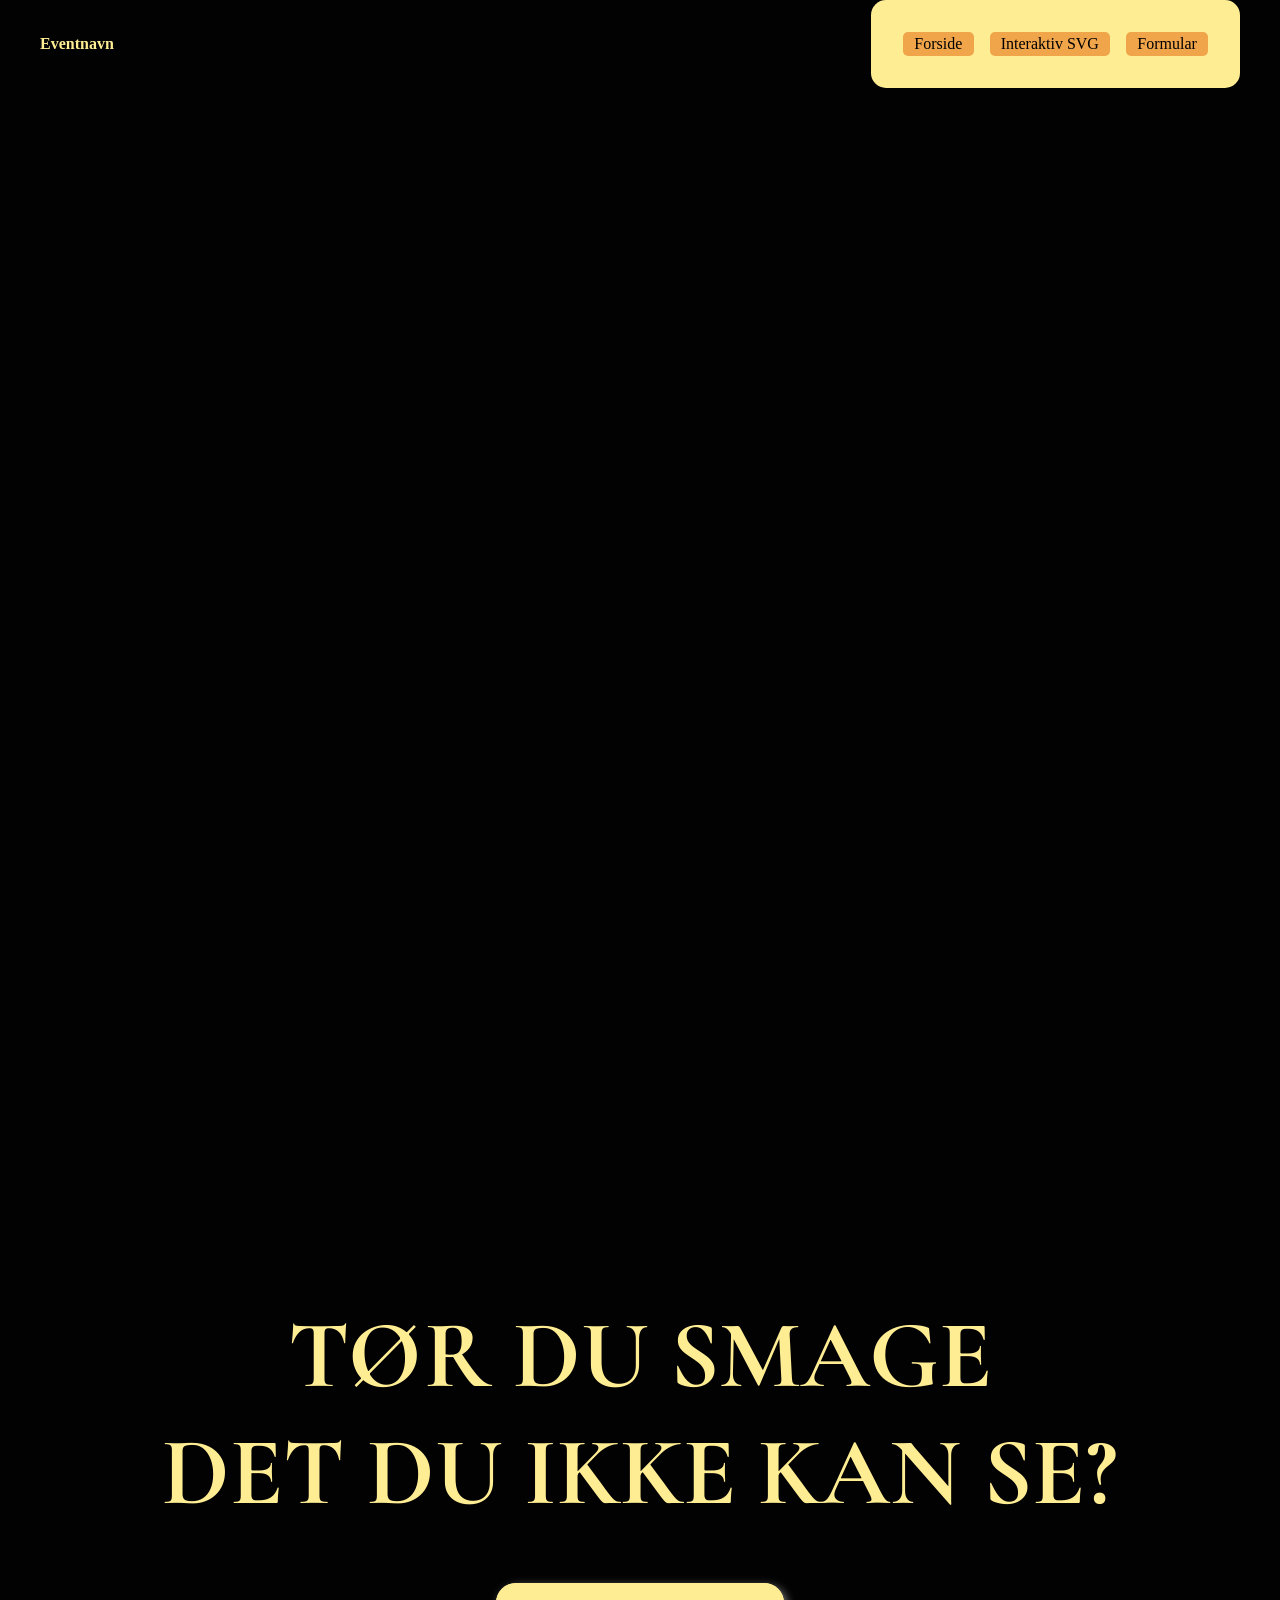
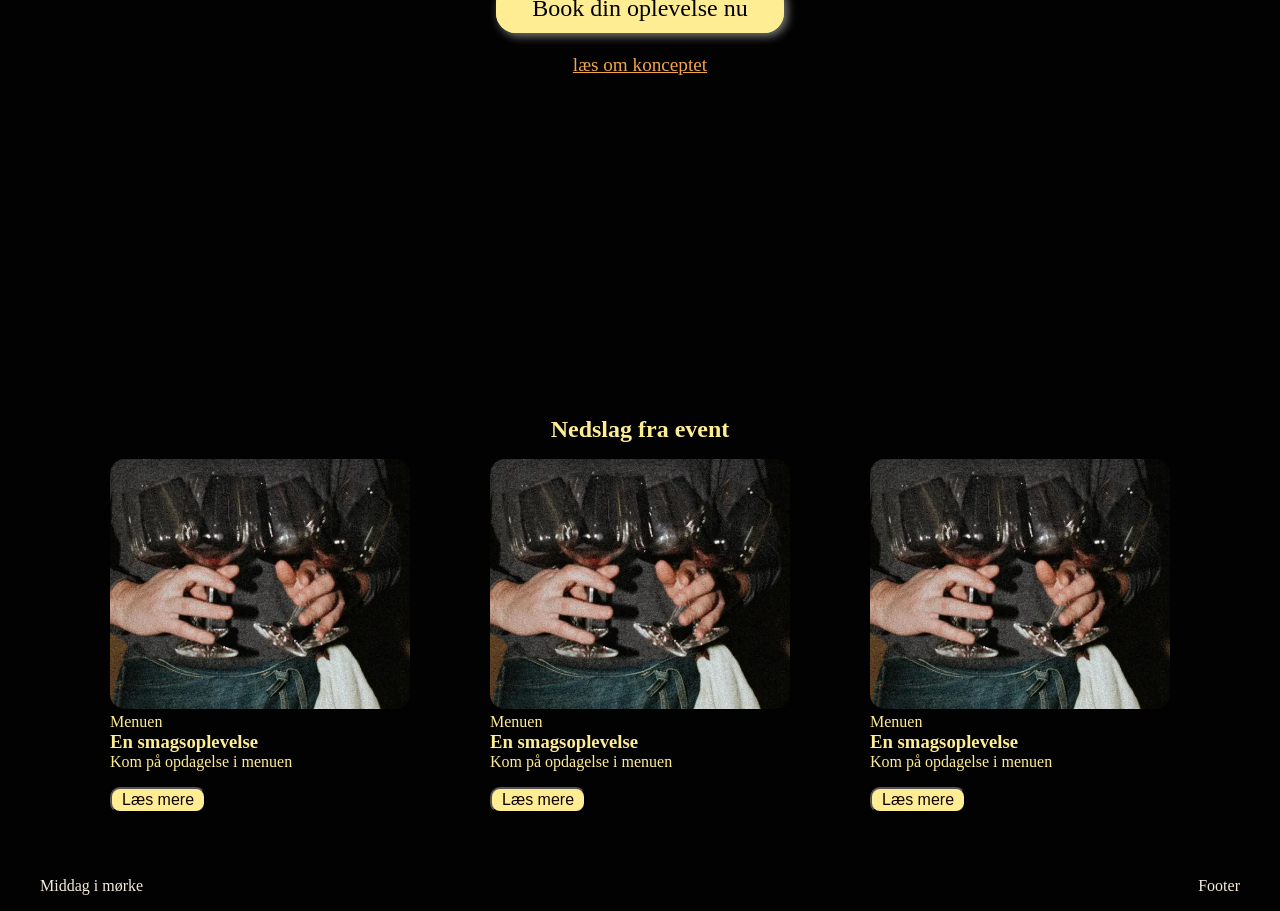
==== index.html @ 3a4beff1 "svg" ====
<!DOCTYPE html>
<html lang="da">

<head>
  <meta charset="UTF-8">
  <meta name="viewport" content="width=device-width, initial-scale=1.0">
  <title>Eventnavn</title>
  <link rel="stylesheet" href="./starter.css">
  <link rel="stylesheet" href="./style.css">
  <link rel="icon" href="favicon_io (2)/favicon.ico" />

  <!-- font -->
  <link rel="preconnect" href="https://fonts.googleapis.com">
  <link rel="preconnect" href="https://fonts.gstatic.com" crossorigin>
  <link href="https://fonts.googleapis.com/css2?family=Cormorant+Garamond:ital,wght@0,300..700;1,300..700&display=swap"
    rel="stylesheet">

</head>

<body>
  <header class="site-header">
    <div class="header-content">
      <a class="site-logo" href="./">Eventnavn</a>
      <nav class="site-nav">
        <button type="button" popovertarget="menu">Menu</button>
        <ul class="menu" id="menu" popover>
          <li><a href="./" aria-current="page">Forside</a></li>
          <li><a href="./svg.html">Interaktiv SVG</a></li>
          <li><a href="./form.html">Formular</a></li>
        </ul>
      </nav>
    </div>
  </header>

  <main>
    <video class="hero-video" autoplay muted>
      <source src="imgs/hero-video.mp4" type="video/mp4">
    </video>

    <div class="hero2">
      <video class="bobler-video" autoplay muted>
        <source src="imgs/bobler.mp4" type="video/mp4">
      </video>
      <h1 class="hero_h1">TØR DU SMAGE <br> DET DU IKKE KAN SE?</h1>
      <div class="knap_book">
        <a href="form.html">Book din oplevelse nu</a>
      </div>
      <div class="knap_læs">
        <a href="svg.html">læs om konceptet</a>
      </div>
    </div>

    <section class="program-teasers">
      <header>
        <h2>Nedslag fra event</h2>
      </header>
      <div class="articel">
        <article class="card">
          <img src="imgs/tjener.webp" alt="billed af tjener med vinglas">
          <div class="card-content">
            <p class="eyebrow">Menuen</p>
            <h3>En smagsoplevelse</h3>
            <p>Kom på opdagelse i menuen</p>
            <button class="card-button" popovertarget="program-details-1">Læs mere</button>
          </div>
        </article>
        <article program-details-1 id="program-details-1" popover>
          <img src="imgs/bord.webp" alt="billede af fint dækket bord">
          <p class="eyebrow">Menu</p>
          <h2>Hvad skal vi spise?</h2>
          <p>Glæd dig til en nøje sammensat menu med flere serveringer, hvor smag, duft og tekstur spiller
            hovedrollerne. Vi holder
            menuen hemmelig, så du kan lade dig overraske fra første til sidste servering.

            Har du allergier eller særlige kostpræferencer, fx vegetarisk, kan du oplyse det ved booking, så vi kan
            tage hensyn til
            dine behov.</p>
          <button class="card-button" popovertarget="program-details-1">luk</button>
        </article>


        <article class="card">
          <img src="imgs/tjener.webp" alt="billed af tjener med vinglas">
          <div class="card-content">
            <p class="eyebrow">Menuen</p>
            <h3>En smagsoplevelse</h3>
            <p>Kom på opdagelse i menuen</p>
            <button class="card-button" popovertarget="program-details-1">Læs mere</button>
          </div>
        </article>
        <article program-details-1 id="program-details-1" popover>
          <img src="imgs/bord.webp" alt="billede af fint dækket">
          <p class="eyebrow">Menu</p>
          <h2>Hvad skal vi spise?</h2>
          <p>Glæd dig til en nøje sammensat menu med flere serveringer, hvor smag, duft og tekstur spiller
            hovedrollerne. Vi holder
            menuen hemmelig, så du kan lade dig overraske fra første til sidste servering.

            Har du allergier eller særlige kostpræferencer, fx vegetarisk, kan du oplyse det ved booking, så vi kan
            tage hensyn til
            dine behov.</p>
          <button class="card-button" popovertarget="program-details-1">luk</button>
        </article>

        <article class="card">
          <img src="imgs/tjener.webp" alt="billed af tjener med vinglas">
          <div class="card-content">
            <p class="eyebrow">Menuen</p>
            <h3>En smagsoplevelse</h3>
            <p>Kom på opdagelse i menuen</p>
            <button class="card-button" popovertarget="program-details-1">Læs mere</button>
          </div>
        </article>
        <article program-details-1 id="program-details-1" popover>
          <img src="imgs/bord.webp" alt="billede af fint dækket">
          <p class="eyebrow">Menu</p>
          <h2>Hvad skal vi spise?</h2>
          <p>Glæd dig til en nøje sammensat menu med flere serveringer, hvor smag, duft og tekstur spiller
            hovedrollerne. Vi holder
            menuen hemmelig, så du kan lade dig overraske fra første til sidste servering.

            Har du allergier eller særlige kostpræferencer, fx vegetarisk, kan du oplyse det ved booking, så vi kan
            tage hensyn til
            dine behov.</p>
          <button class="card-button" popovertarget="program-details-1">luk</button>
        </article>
      </div>
    </section>
  </main>

  <footer class="site-footer">
    <div class="footer-content">
      <p>Middag i mørke</p>
      <p>Footer</p>
    </div>

  </footer>
  <script src="./script.js"></script>
</body>

</html>
---- style.css ----
/* font */
.cormorant-garamond {
  font-family: "Cormorant Garamond", serif;
  font-optical-sizing: auto;
  font-weight: 400;
  font-style: normal;
}

/* Variabler */
html {
  --color-page: var(--color-surface);
  --color-surface: hsl(0, 20%, 1%);
  --color-text: #ffed94;
  --color-muted: #f5ebdd;
  --color-border: #d8d8d8;
  --space-05: 0.5rem;
  --space-1: 1rem;
  --space-2: 2rem;
  --space-3: 3rem;

  background: var(--color-page);
  color: var(--color-text);
}

/* Globalt layout */
body {
  margin: 0;
  min-height: 100svh;
  display: grid;
  grid-template-rows: auto 1fr auto;
  grid-template-columns: minmax(1rlh, 1fr) minmax(0, 75rem) minmax(1rlh, 1fr);
}

h1,
h2,
h3,
p {
  margin: 0;
}

main {
  display: grid;
  grid-template-columns: inherit;
  grid-column: 1 / -1;
  align-content: start;
}

main > * {
  grid-column: 2;
  padding-block: var(--space-3);
}

.svg-page {
  display: grid;
  gap: var(--space-2);
}

.svg-intro {
  display: grid;
  gap: var(--space-1);
  max-width: 60ch;
}

.svg-intro p {
  color: var(--color-muted);
}

.svg-layout {
  display: grid;
  gap: var(--space-2);
  align-items: start;
  @media (width > 800px) {
    grid-template-columns: 1fr min(40%, 36ch);
  }
}

.form-page {
  display: grid;
  gap: var(--space-2);
  @media (width > 600px) {
    grid-template-columns: min(40%, 50ch) 1fr;
  }
}

.form-intro {
  display: grid;
  gap: var(--space-1);
  align-content: start;
  max-width: 60ch;
}

.form-intro p {
  color: var(--color-muted);
}

.opsamling-page {
  display: grid;
  gap: var(--space-2);
  align-items: start;

  @media (width > 800px) {
    grid-template-columns: minmax(0, 44ch) minmax(20rem, 1fr);
  }
}

.opsamling-intro {
  display: grid;
  gap: var(--space-1);
  max-width: 60ch;
}

.opsamling-intro p {
  color: var(--color-muted);
}

.error-page {
  display: grid;
  gap: var(--space-1);
  max-width: 60ch;
}

.error-page p {
  color: var(--color-muted);
}

/* Header og footer */
.site-header,
.site-footer {
  grid-column: 1 / -1;

  display: grid;
  grid-template-columns: inherit;
  background: var(--color-surface);
}

.header-content,
.footer-content {
  grid-column: 2;
}

.header-content {
  min-height: 4rem;
  display: flex;
  justify-content: space-between;
  align-items: center;
  gap: var(--space-1);
}

.site-logo {
  color: inherit;
  font-weight: 700;
  text-decoration: none;
}

.footer-content {
  padding-block: var(--space-1);
  display: flex;
  flex-wrap: wrap;
  justify-content: space-between;
  gap: var(--space-1);
  color: var(--color-muted);
}

/* Navigation */
[popover] {
  margin: 0;
  padding: 0;
  border: none;
  background: transparent;
}

/* burgermenu */
.site-nav button {
  color: #0f0101;
  background-color: #f0a54a;
  border: 1px solid var(--color-border);
  background: var(--color-surface);

  @media (width > 600px) {
    display: none;
  }
}

.menu {
  margin: 0;
  padding: var(--space-1);
  list-style: none;
  background: var(--color-surface);
  border: 1px solid var(--color-border);
  position-area: bottom span-left;
  @media (width > 600px) {
    display: flex;
    gap: var(--space-1);
    padding: 0;
    border: none;
    background: none;
    position: static;
  }
}
/* knapper i menu */
.menu a {
  display: block;
  color: black;
  background-color: #f0a54a;
  text-decoration: none;
  border-bottom: #d8d8d8;
  padding: 0.2rem 0.7rem;
  border-radius: 5px;
}

.menu a[aria-current="page"] {
  border-bottom-color: var(--color-border);
}

/* Flader */
.panel,
.svg-placeholder,
.form-placeholder,
.opsamling-placeholder {
  background: var(--color-surface);
  border: 1px solid var(--color-border);
}

.panel {
  padding: var(--space-1);
  display: grid;
  gap: var(--space-1);
}

.svg-placeholder,
.opsamling-placeholder {
  min-height: -webkit-fill-available;
  min-height: stretch;
}

.form-placeholder {
  min-height: -webkit-fill-available;
  min-height: stretch;
  padding: var(--space-1);
}

/* Details */
.accordion {
  display: grid;
  gap: var(--space-05);
}

.accordion-item {
  border: 1px solid var(--color-border);
  background: var(--color-surface);
}

.accordion-item p {
  padding: 0 var(--space-1) var(--space-1);
  color: var(--color-muted);
}

/* Knap/link */
.button {
  justify-self: start;
  display: inline-block;
  padding: 0.5rem 0.8rem;
  border: 1px solid var(--color-border);
  background: var(--color-surface);
  color: inherit;
  text-decoration: none;
}

/* **************** Forside hero video ********************** */

.hero-video {
  display: grid;
  grid-template-columns: inherit;
  grid-column: 1 / -1;
  width: 100%;
  height: 100vh;
  object-fit: cover;
  padding-block: 0;
}

.hero2 {
  text-align: center;
  grid-column: 1 / -1;
  position: relative;
  height: 100vh;
  display: grid;
  align-content: center;
  justify-items: center;
}

.hero_h1 {
  font-size: 6rem;
  color: #ffed94;
  font-family: "Cormorant Garamond";
}

.knap_book a {
  border: 4px solid #ffed94;
  text-decoration: none;
  font-size: 1.5rem;
  background-color: #ffed94;
  color: black;
  box-shadow: 3px 3px 10px gray;
  border-radius: 20px;
  padding-inline: 2rem;
  padding-block: 0.5rem;
}
.knap_book {
  margin-block: 4rem 2rem;
}

.knap_læs a {
  font-size: 1.2rem;
  margin-block: 1rem;
  color: #f0a54a;
}
.bobler-video {
  width: 100%;
  height: 100%;
  object-fit: cover;
  position: absolute;
  top: 0;
  left: 0;
  z-index: 0;
}

.hero_h1,
.knap_book,
.knap_læs {
  position: relative;
  z-index: 1;
}

/* informationsbokse forside */
.program-teasers {
  padding: 2rem;
}

.program-teasers img {
  border-radius: 15px;
  overflow: hidden;
}

.program-teasers header {
  margin-bottom: 1rem;
  text-align: center;
}

.articel {
  display: grid;
  grid-template-columns: repeat(3, 300px);
  justify-content: center;
  gap: 5rem;
}

.card img {
  width: 100%;
  height: 250px;
  object-fit: cover;
}
[popover] {
  padding: 2rem;
  border: none;
  border-radius: 15px;
  max-width: 400px;
  margin: auto;
  background-color: #ffed94;
  color: #0f0101;
}

.card-button {
  background-color: #ffed94;
  color: #0f0101;
  border-radius: 10px;
  padding: 2px 10px;
  margin-block: 1rem;
  font-size: 1rem;
}

/* svg */

/* noder */
#sortplade {
  transition: 0.5s;
  translate: var(--x) var(--y);
}

.svg-event[data-position="stage"] {
  --x: -26.3%;
  --y: -34.9%;
}

.svg-event[data-position="noder"] {
  --x: -1%;
  --y: -24%;
}
.svg-event[data-position="vin"] {
  --x: 21.7%;
  --y: -28.1%;
}
.svg-event[data-position="nudler"] {
  --x: -14.3%;
  --y: -15.1%;
}

.accordion {
  gap: 15px;
}

summary {
  font-weight: bold;
  font-size: 1.1rem;
}
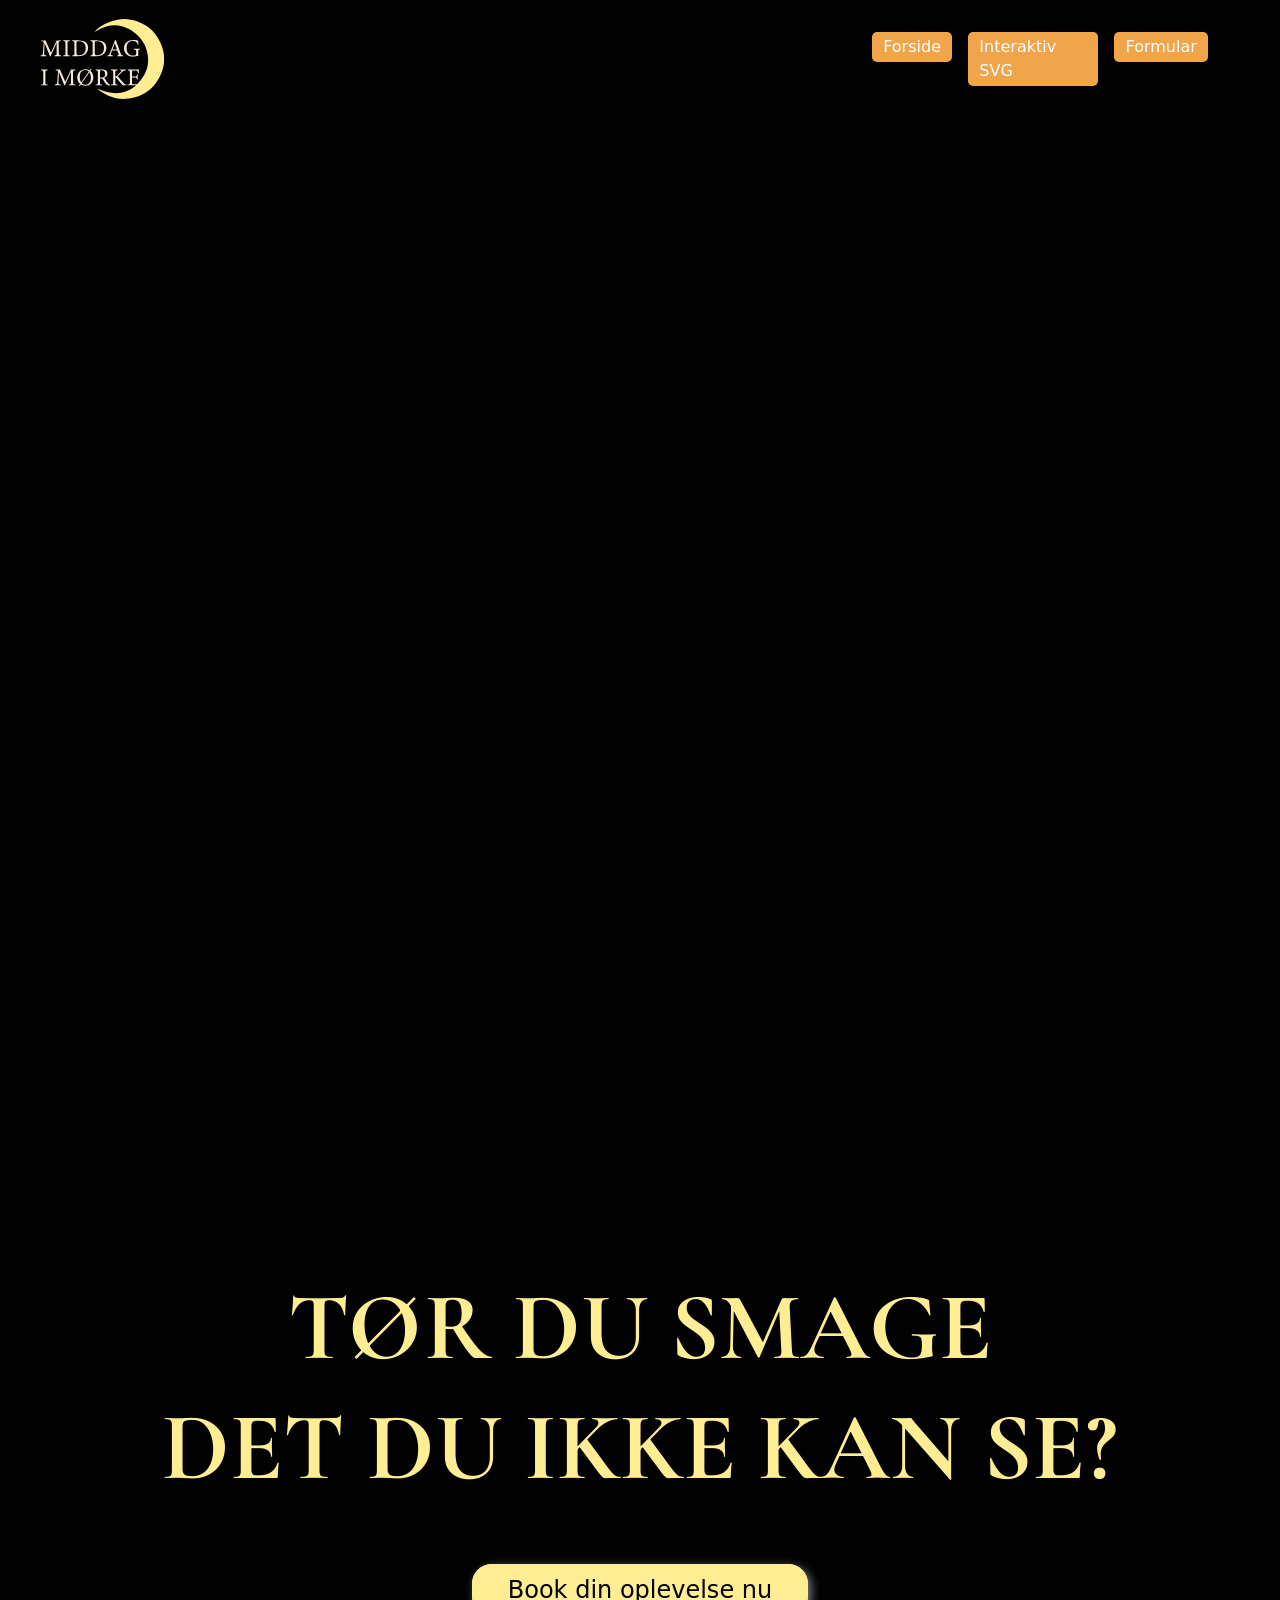
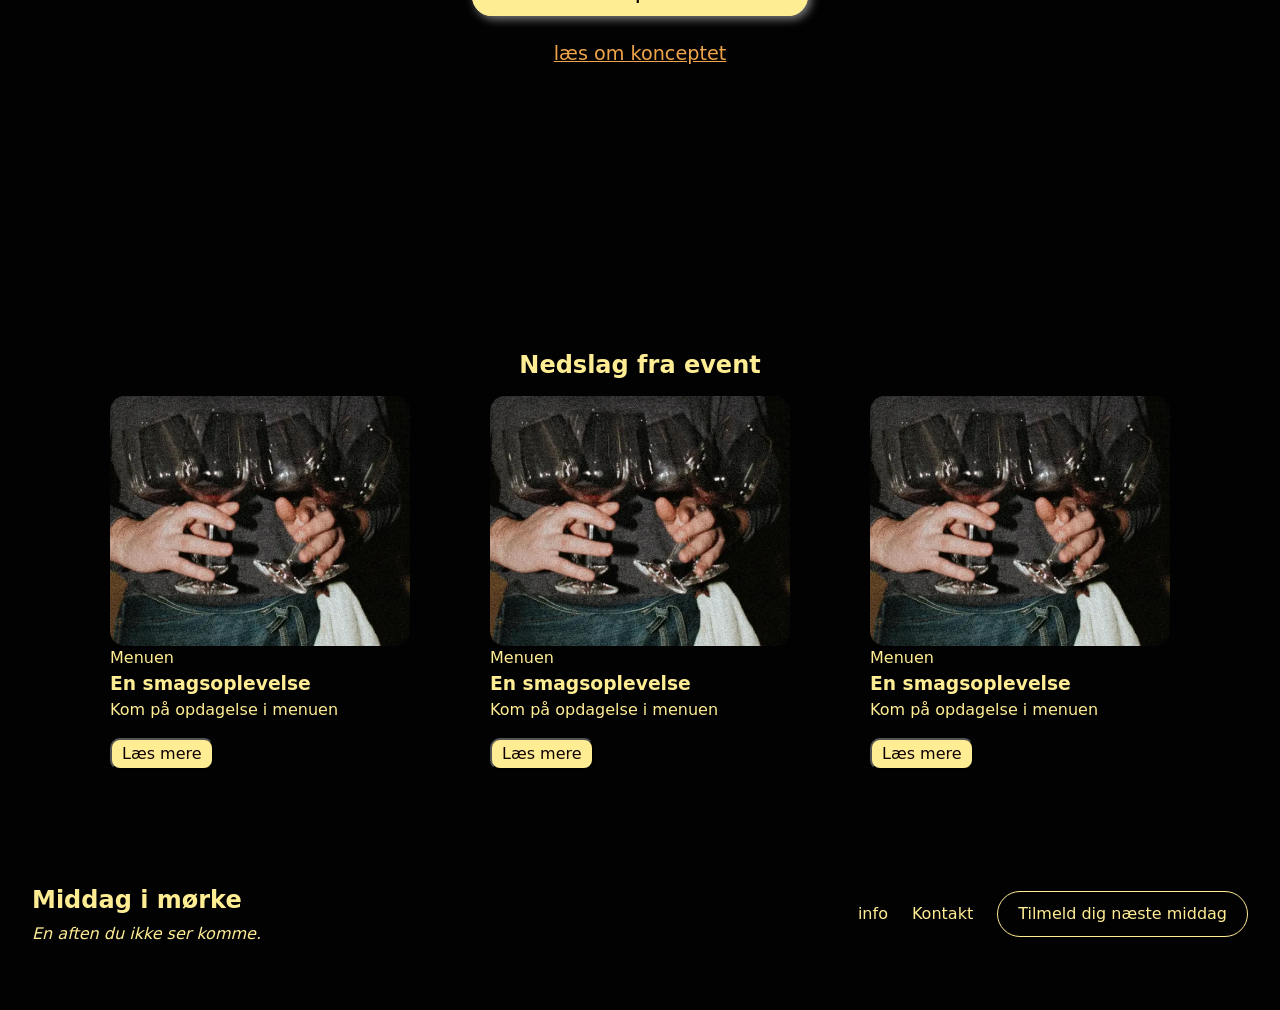
==== commit 7a5b7a51: "push this" ====
--- a/index.html
+++ b/index.html
@@ -7,7 +7,6 @@
   <title>Eventnavn</title>
   <link rel="stylesheet" href="./starter.css">
   <link rel="stylesheet" href="./style.css">
-  <link rel="icon" href="favicon_io (2)/favicon.ico" />
 
   <!-- font -->
   <link rel="preconnect" href="https://fonts.googleapis.com">
@@ -20,7 +19,47 @@
 <body>
   <header class="site-header">
     <div class="header-content">
-      <a class="site-logo" href="./">Eventnavn</a>
+      <a class="site-logo" href="./"><svg id="a" xmlns="http://www.w3.org/2000/svg" viewBox="0 0 368.21 237.25">
+          <path
+            d="M43.35,110.2v-2.02c5.9-.58,6.12-1.01,6.05-8.71l.07-29.38c-5.91,13.18-15.41,33.77-17.93,40.11h-1.87c-2.45-6.55-10.58-26.35-16.06-39.39-1.22,25.2-1.3,30.89-1.3,32.26.07,4.03,1.87,4.61,6.77,5.11v2.02H2.02v-2.02c4.18-.43,5.9-1.3,6.48-5.18.43-3.17.5-5.76,2.38-32.04.29-3.74-.43-4.97-6.77-5.54v-2.02h12.53l15.91,36.51,17.07-36.51h12.6v2.02c-6.19.72-6.98,1.37-6.84,6.41l.29,27.65c.29,7.7.5,8.06,6.84,8.71v2.02h-19.15Z"
+            style="fill:#f5ebdd;" />
+          <path
+            d="M68.97,110.2v-2.02c5.9-.65,6.48-.94,6.48-7.06v-28.59c0-6.19-.58-6.48-6.48-7.13v-2.02h19.3v2.02c-5.98.65-6.55.94-6.55,7.13v28.59c0,6.19.58,6.41,6.55,7.06v2.02h-19.3Z"
+            style="fill:#f5ebdd;" />
+          <path
+            d="M115.56,63.39c10.15,0,16.56,2.02,21.03,6.26,3.53,3.46,6.12,8.5,6.12,15.41,0,8.42-3.46,15.27-9,19.44-5.47,4.1-12.46,5.69-21.31,5.69h-16.85v-2.02c6.19-.58,6.48-1.08,6.48-6.98v-28.73c0-6.19-.86-6.48-6.48-7.06v-2.02h20.02ZM108.29,100.62c0,5.4,2.3,6.91,7.71,6.91,12.96,0,19.58-8.86,19.58-21.46,0-7.85-2.66-13.83-8.35-17.28-3.31-2.09-7.49-2.88-12.31-2.88-3.24,0-4.97.43-5.69,1.01-.65.43-.94,1.22-.94,4.03v29.67Z"
+            style="fill:#f5ebdd;" />
+          <path
+            d="M169.7,63.39c10.15,0,16.56,2.02,21.03,6.26,3.53,3.46,6.12,8.5,6.12,15.41,0,8.42-3.46,15.27-9,19.44-5.47,4.1-12.46,5.69-21.31,5.69h-16.85v-2.02c6.19-.58,6.48-1.08,6.48-6.98v-28.73c0-6.19-.86-6.48-6.48-7.06v-2.02h20.02ZM162.43,100.62c0,5.4,2.3,6.91,7.71,6.91,12.96,0,19.58-8.86,19.58-21.46,0-7.85-2.66-13.83-8.35-17.28-3.31-2.09-7.49-2.88-12.31-2.88-3.24,0-4.97.43-5.69,1.01-.65.43-.94,1.22-.94,4.03v29.67Z"
+            style="fill:#f5ebdd;" />
+          <path
+            d="M228.96,110.2v-2.02c4.68-.58,5.26-1.3,4.25-4.03-.94-2.81-2.38-6.41-3.89-10.95h-15.55c-1.15,3.24-2.23,6.05-3.24,9-1.58,4.68-.58,5.26,5.33,5.98v2.02h-16.63v-2.02c4.54-.58,5.69-1.08,8.21-7.56l14.91-37.8,2.3-.43c4.54,12.31,9.5,25.92,14.04,38.38,2.3,6.26,2.95,6.84,8.06,7.42v2.02h-17.79ZM221.76,71.82c-2.3,6.19-4.75,12.75-6.91,18.43h13.46l-6.55-18.43Z"
+            style="fill:#f5ebdd;" />
+          <path
+            d="M296.21,90.54c-4.46.58-4.75,1.01-4.75,5.26v6.05c0,2.52.07,4.9.43,6.84-4.46,1.01-10.3,2.59-16.35,2.59-16.35,0-26.28-10.15-26.28-24.63,0-15.19,12.38-24.27,26.79-24.27,7.34,0,12.75,1.44,14.98,1.8.14,2.66.5,7.06,1.08,11.59l-2.16.43c-1.73-6.12-3.82-8.71-8.35-10.23-1.66-.58-4.61-.94-6.7-.94-11.02,0-18.15,7.56-18.15,20.74,0,11.45,5.9,22.83,19.87,22.83,2.45,0,4.68-.5,6.12-1.22,1.51-.86,2.45-1.66,2.45-4.61v-5.9c0-5.26-.58-5.83-7.49-6.34v-2.09h18.51v2.09Z"
+            style="fill:#f5ebdd;" />
+          <path
+            d="M3.24,196.6v-2.02c5.9-.65,6.48-.94,6.48-7.06v-28.59c0-6.19-.58-6.48-6.48-7.13v-2.02h19.3v2.02c-5.98.65-6.55.94-6.55,7.13v28.59c0,6.19.58,6.41,6.55,7.06v2.02H3.24Z"
+            style="fill:#f5ebdd;" />
+          <path
+            d="M85.83,196.6v-2.02c5.9-.58,6.12-1.01,6.05-8.71l.07-29.38c-5.91,13.18-15.41,33.77-17.93,40.11h-1.87c-2.45-6.55-10.58-26.35-16.06-39.39-1.22,25.2-1.3,30.89-1.3,32.26.07,4.03,1.87,4.61,6.77,5.11v2.02h-17.07v-2.02c4.18-.43,5.9-1.3,6.48-5.18.43-3.17.5-5.76,2.38-32.04.29-3.74-.43-4.97-6.77-5.54v-2.02h12.53l15.91,36.51,17.07-36.51h12.6v2.02c-6.19.72-6.98,1.37-6.84,6.41l.29,27.65c.29,7.7.5,8.06,6.84,8.71v2.02h-19.15Z"
+            style="fill:#f5ebdd;" />
+          <path
+            d="M134.86,148.78c12.31,0,23.33,9.43,23.33,23.76,0,15.48-10.58,25.13-24.05,25.13s-23.62-10.15-23.62-24.05c0-12.89,9.14-24.84,24.34-24.84ZM150.77,147.63l2.23,1.58-35.57,50.33-2.16-1.8,35.5-50.12ZM133.42,151.45c-8.06,0-15.55,6.41-15.55,20.23s7.49,23.26,17.71,23.26c8.14,0,15.41-6.19,15.41-20.38,0-15.48-8.14-23.11-17.57-23.11Z"
+            style="fill:#f5ebdd;" />
+          <path
+            d="M207.87,197.17c-.94,0-1.73-.07-2.67-.14-5.26-.36-8.06-1.73-11.23-6.19-2.66-3.67-5.26-8.21-7.56-11.88-1.44-2.3-2.38-2.74-6.05-2.74h-2.52v11.31c0,6.12.79,6.48,6.55,7.06v2.02h-19.23v-2.02c5.98-.65,6.48-.94,6.48-7.06v-28.73c0-6.12-.79-6.34-6.48-6.99v-2.02h18.36c5.26,0,8.79.65,11.52,2.45,2.95,1.87,4.9,5.11,4.9,9.5,0,6.19-3.96,10.08-9.29,12.38,1.3,2.23,4.39,7.06,6.55,10.3,2.66,3.82,4.03,5.62,5.69,7.42,1.94,2.09,3.6,2.88,5.26,3.31l-.29,2.02ZM181.3,173.77c3.74,0,6.12-.58,7.92-2.09,2.81-2.09,3.96-4.97,3.96-8.86,0-7.71-5.11-10.51-10.66-10.51-2.09,0-3.31.29-3.82.72-.65.5-.86,1.22-.86,3.1v17.64h3.46Z"
+            style="fill:#f5ebdd;" />
+          <path
+            d="M210.67,149.79h19.23v2.02c-5.62.5-6.62,1.01-6.62,7.42v12.38c1.44-.14,3.1-1.3,5.18-3.31,4.03-3.82,8.86-8.71,12.17-12.46,2.16-2.45,1.94-3.38-1.15-3.82l-2.02-.22v-2.02h17.5v2.02c-5.4.65-7.27,1.01-12.1,5.98-2.16,2.09-7.78,7.56-12.38,12.1,5.47,6.48,13.46,15.7,17.21,19.66,3.67,3.96,4.61,4.54,9.07,5.04v2.02h-11.52c-5.54-6.26-11.38-13.25-17.93-20.88-1.66-2.02-2.88-2.16-4.03-2.09v13.68c0,6.26.65,6.77,6.62,7.27v2.02h-19.23v-2.02c5.9-.5,6.48-1.01,6.48-7.27v-28.08c0-6.48-.5-6.98-6.48-7.42v-2.02Z"
+            style="fill:#f5ebdd;" />
+          <path
+            d="M297.58,185.15c-.43,1.87-2.38,9.29-3.1,11.45h-35v-2.02c6.7-.5,7.2-1.15,7.2-7.06v-28.44c0-6.41-.79-6.77-6.19-7.27v-2.02h22.03c6.77,0,9.58-.07,10.44-.14.07,1.8.36,7.2.65,11.02l-2.16.36c-.65-2.45-1.37-3.96-2.16-5.47-1.15-2.38-2.81-2.88-7.13-2.88h-6.84c-2.23,0-2.38.22-2.38,2.3v15.91h7.99c5.4,0,5.76-1.08,6.62-5.98h2.23v14.83h-2.23c-.94-5.18-1.51-5.9-6.7-5.9h-7.92v14.33c0,5.04,1.58,5.47,5.18,5.54h6.7c4.39,0,5.11-.65,6.7-2.52,1.37-1.51,2.88-4.46,3.89-6.62l2.16.58Z"
+            style="fill:#f5ebdd;" />
+          <path
+            d="M160.81,39.55s49.08-37.32,96.08-13.12c0,0,32.58,11.6,51.33,45.95,0,0,33.88,56.43-9.72,109,0,0-42.37,66.4-129.24,24.93,0,0,42.92,38.58,92,29.58,0,0,42.33-.79,76.15-37.84,0,0,72.24-77.31-4.55-163.78,0,0-29.74-32.47-82.95-34.26,0,0-56.69,1.61-89.09,39.55Z"
+            style="fill:#ffed94;" />
+        </svg></a>
       <nav class="site-nav">
         <button type="button" popovertarget="menu">Menu</button>
         <ul class="menu" id="menu" popover>
@@ -127,13 +166,16 @@
       </div>
     </section>
   </main>
-
-  <footer class="site-footer">
+  <footer id="footer">
     <div class="footer-content">
       <p>Middag i mørke</p>
-      <p>Footer</p>
+      <p>En aften du ikke ser komme.</p>
     </div>
-
+    <div class="footer-links">
+      <a href="./svg.html">info</a>
+      <a href="mailto:hej@middagimoerke.dk">Kontakt</a>
+      <button type="button">Tilmeld dig næste middag</button>
+    </div>
   </footer>
   <script src="./script.js"></script>
 </body>
--- a/starter.css
+++ b/starter.css
@@ -0,0 +1,163 @@
+*,
+::before,
+::after {
+  box-sizing: border-box;
+  margin: 0;
+  padding: 0;
+}
+
+html {
+  interpolate-size: allow-keywords;
+  font-family: system-ui, sans-serif;
+  line-height: 1.5;
+  -webkit-font-smoothing: antialiased;
+}
+
+h1,
+h2 {
+  line-height: 1.25;
+}
+
+p,
+li {
+  text-wrap: pretty;
+}
+
+img,
+svg {
+  display: block;
+  width: 100%;
+  height: 5rem;
+}
+
+label {
+  display: block;
+}
+
+input,
+button,
+textarea,
+select {
+  font: inherit;
+  color: inherit;
+  background-color: transparent;
+  font-size: max(1em, 16px);
+  padding: 0;
+  margin: 0;
+}
+
+input:where([type="checkbox"], [type="radio"]) {
+  width: 1em;
+  height: 1em;
+}
+
+textarea {
+  resize: none;
+  min-height: 4lh;
+}
+
+legend {
+  padding: 0;
+}
+
+select,
+::picker(select) {
+  appearance: base-select;
+}
+
+[popover] {
+  margin: revert;
+}
+
+dialog {
+  overscroll-behavior: none;
+
+  &::backdrop {
+    overflow: hidden;
+    overscroll-behavior: contain;
+  }
+}
+
+.visually-hidden {
+  position: absolute;
+  width: 1px;
+  height: 1px;
+  overflow: hidden;
+  white-space: nowrap;
+  clip-path: inset(100%);
+}
+
+.site-nav #menu {
+  background: none;
+  border: none;
+}
+
+.site-nav #menu a {
+  color: #fff;
+}
+
+/* ===== FOOTER ===== */
+
+#footer {
+  display: flex;
+  justify-content: space-between;
+  align-items: center;
+  flex-wrap: wrap;
+  gap: 32px;
+  padding: 48px 32px;
+  color: #ffed94;
+  width: 100%;
+  box-sizing: border-box;
+  grid-column: 1 / -1;
+}
+
+#footer .footer-content {
+  display: block;
+}
+
+#footer p {
+  margin: 0;
+  color: #ffed94;
+}
+
+#footer p:first-child {
+  font-size: 1.5rem;
+  font-weight: 700;
+}
+
+#footer p:last-child {
+  margin-top: 4px;
+  font-style: italic;
+}
+
+#footer .footer-links {
+  display: flex;
+  align-items: center;
+  gap: 24px;
+}
+
+#footer a {
+  color: #ffed94;
+  text-decoration: none;
+  white-space: nowrap;
+}
+
+#footer a:hover {
+  text-decoration: underline;
+}
+
+#footer button {
+  padding: 10px 20px;
+  background: none;
+  color: #ffed94;
+  border: 1px solid #ffed94;
+  border-radius: 999px;
+  font: inherit;
+  white-space: nowrap;
+  cursor: pointer;
+}
+
+#footer button:hover {
+  background: #ffed94;
+  color: #000;
+}
--- a/style.css
+++ b/style.css
@@ -377,37 +377,35 @@
   font-size: 1rem;
 }
 
-/* svg */
-
-/* noder */
-#sortplade {
-  transition: 0.5s;
-  translate: var(--x) var(--y);
-}
-
-.svg-event[data-position="stage"] {
-  --x: -26.3%;
-  --y: -34.9%;
-}
-
-.svg-event[data-position="noder"] {
-  --x: -1%;
-  --y: -24%;
-}
-.svg-event[data-position="vin"] {
-  --x: 21.7%;
-  --y: -28.1%;
-}
-.svg-event[data-position="nudler"] {
-  --x: -14.3%;
-  --y: -15.1%;
-}
-
-.accordion {
-  gap: 15px;
-}
-
-summary {
-  font-weight: bold;
-  font-size: 1.1rem;
-}
+.form-page {
+  border: none;
+  border-radius: 15px;
+  padding: 5rem;
+  box-shadow: none;
+}
+
+.button {
+  align-items: center;
+  gap: 0.4rem;
+  justify-self: start;
+}
+
+form {
+  display: grid;
+  gap: 1rem;
+  background: black;
+  padding: 5rem;
+}
+
+.form-group {
+  display: grid;
+  gap: 0.5rem;
+  accent-color: red;
+}
+
+label:has(input:is([type="radio"], [type="checkbox"])) {
+  align-items: center;
+  gap: 0.4rem;
+  justify-self: start;
+  accent-color: black;
+}
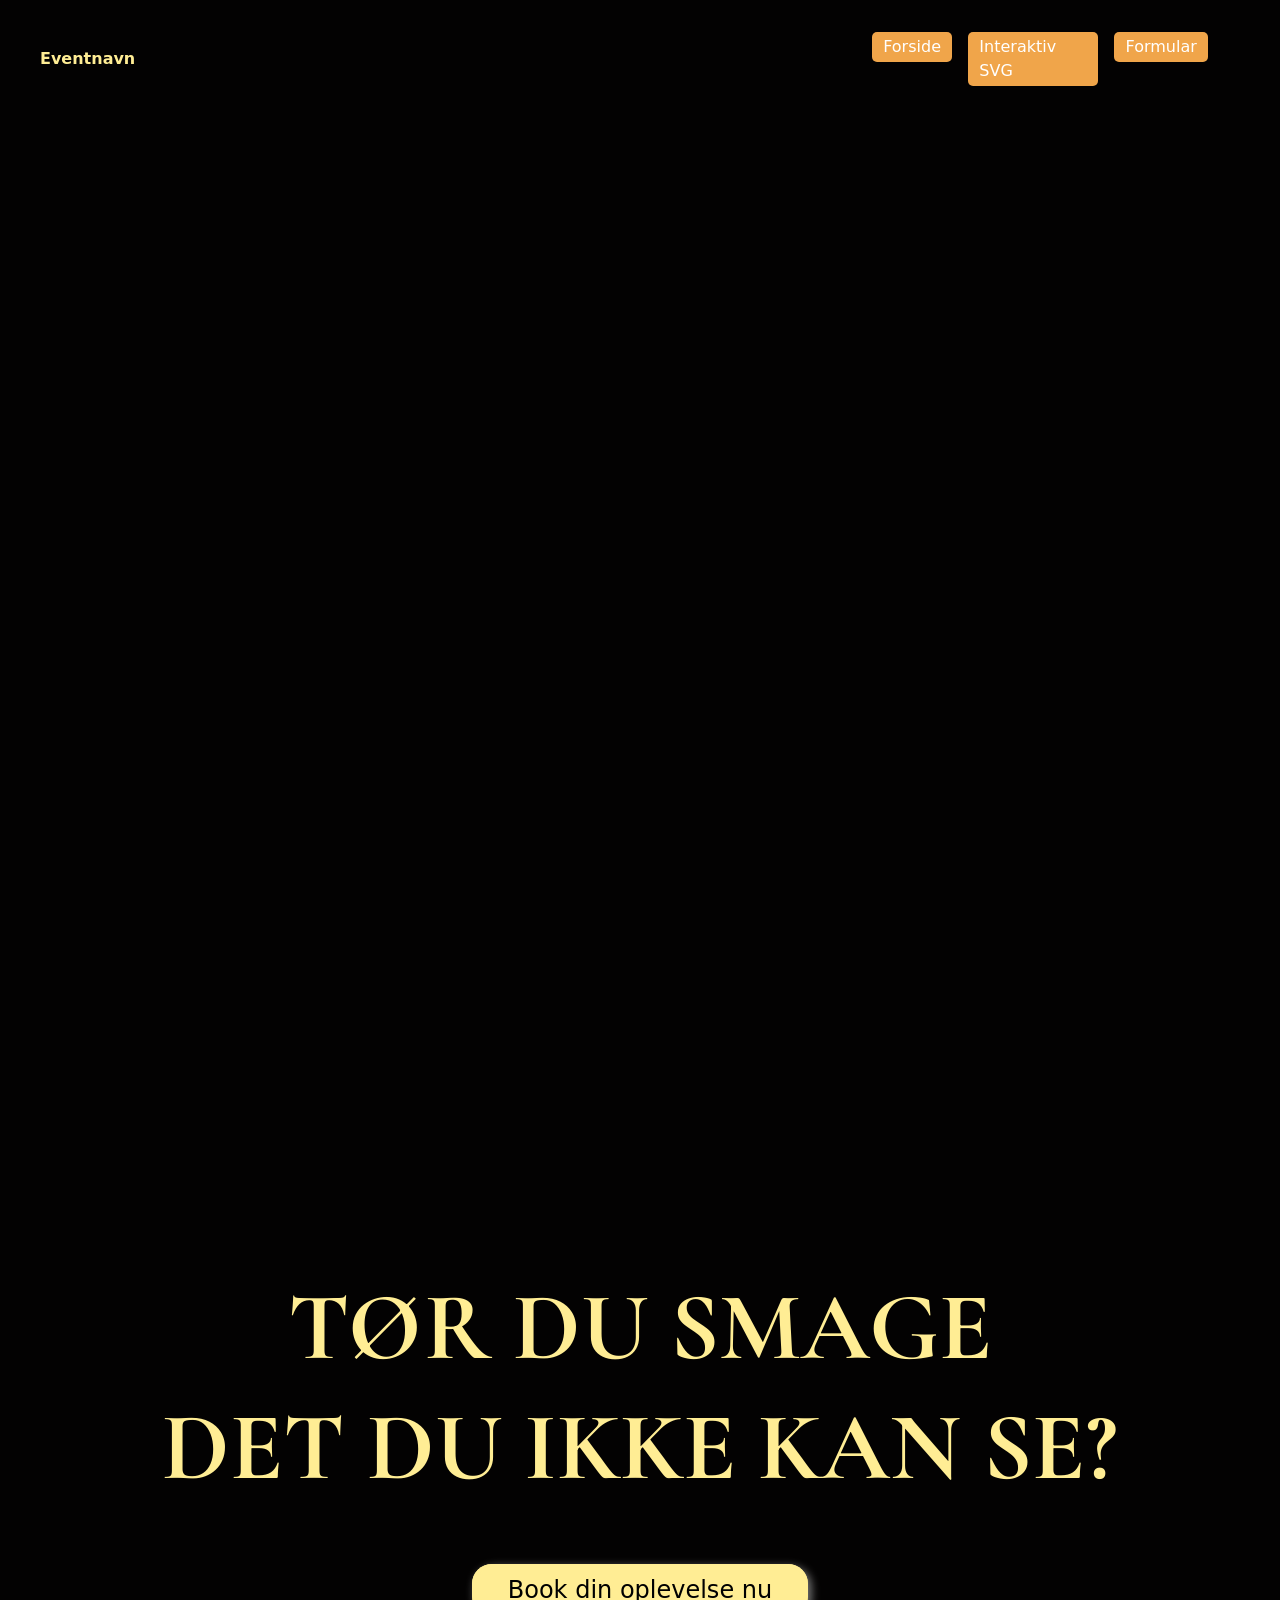
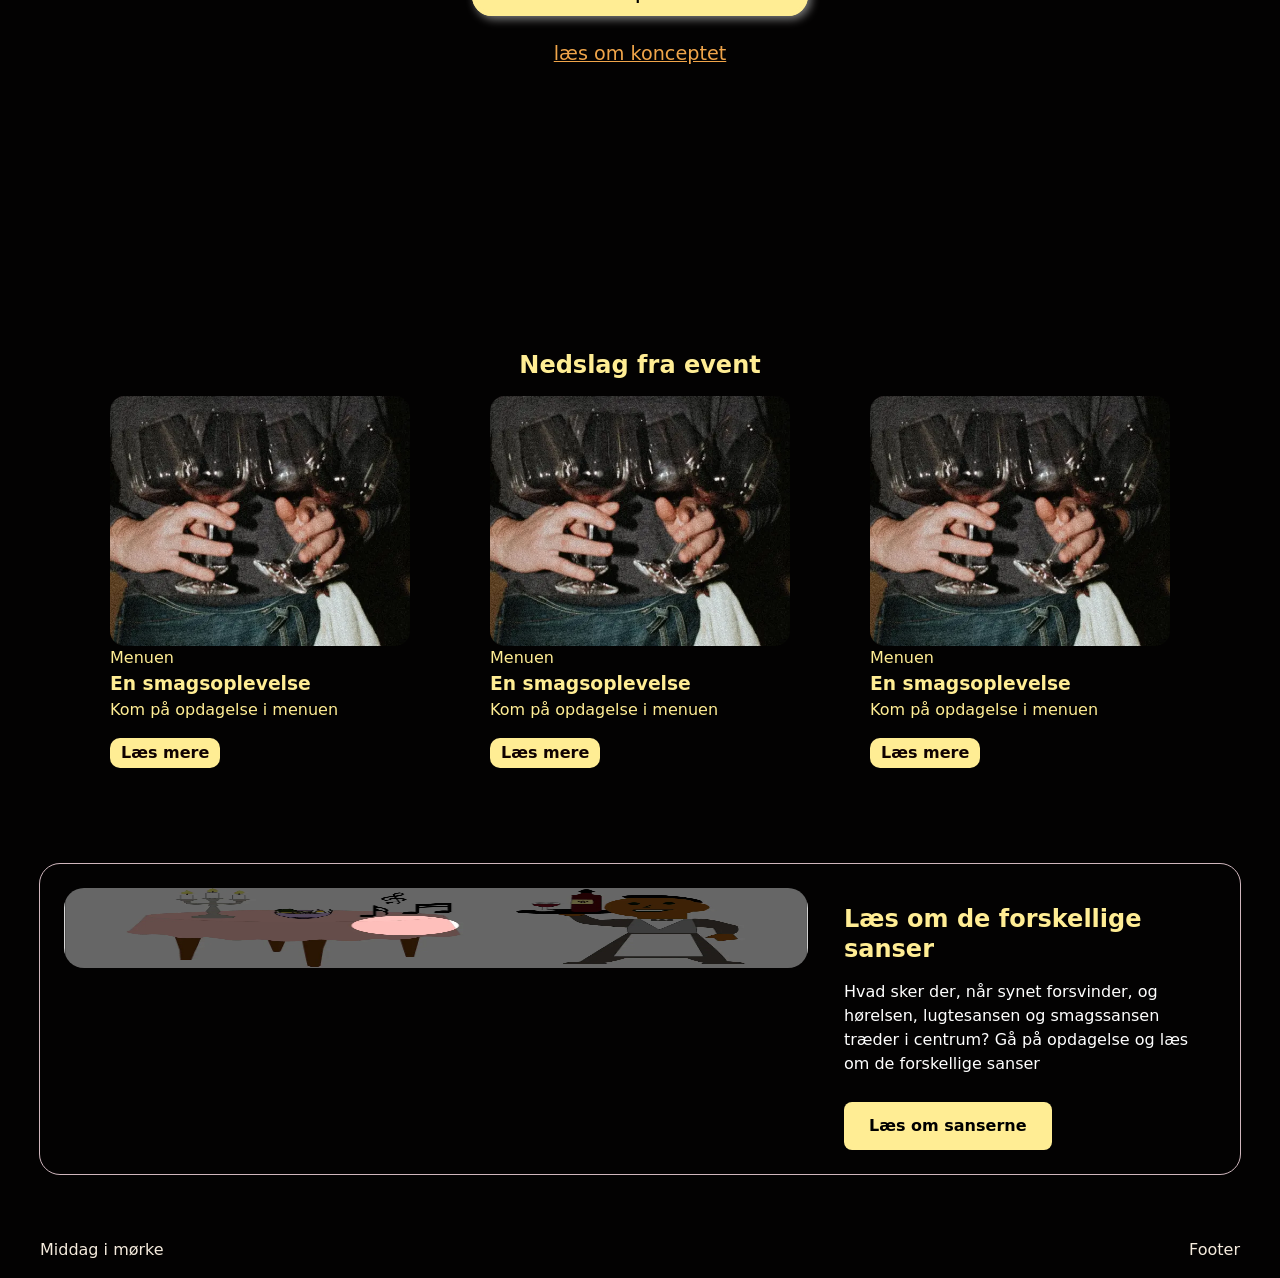
==== commit a975f2b6: "Add SVG image and update content for sensory exploration section" ====
--- a/index.html
+++ b/index.html
@@ -19,47 +19,7 @@
 <body>
   <header class="site-header">
     <div class="header-content">
-      <a class="site-logo" href="./"><svg id="a" xmlns="http://www.w3.org/2000/svg" viewBox="0 0 368.21 237.25">
-          <path
-            d="M43.35,110.2v-2.02c5.9-.58,6.12-1.01,6.05-8.71l.07-29.38c-5.91,13.18-15.41,33.77-17.93,40.11h-1.87c-2.45-6.55-10.58-26.35-16.06-39.39-1.22,25.2-1.3,30.89-1.3,32.26.07,4.03,1.87,4.61,6.77,5.11v2.02H2.02v-2.02c4.18-.43,5.9-1.3,6.48-5.18.43-3.17.5-5.76,2.38-32.04.29-3.74-.43-4.97-6.77-5.54v-2.02h12.53l15.91,36.51,17.07-36.51h12.6v2.02c-6.19.72-6.98,1.37-6.84,6.41l.29,27.65c.29,7.7.5,8.06,6.84,8.71v2.02h-19.15Z"
-            style="fill:#f5ebdd;" />
-          <path
-            d="M68.97,110.2v-2.02c5.9-.65,6.48-.94,6.48-7.06v-28.59c0-6.19-.58-6.48-6.48-7.13v-2.02h19.3v2.02c-5.98.65-6.55.94-6.55,7.13v28.59c0,6.19.58,6.41,6.55,7.06v2.02h-19.3Z"
-            style="fill:#f5ebdd;" />
-          <path
-            d="M115.56,63.39c10.15,0,16.56,2.02,21.03,6.26,3.53,3.46,6.12,8.5,6.12,15.41,0,8.42-3.46,15.27-9,19.44-5.47,4.1-12.46,5.69-21.31,5.69h-16.85v-2.02c6.19-.58,6.48-1.08,6.48-6.98v-28.73c0-6.19-.86-6.48-6.48-7.06v-2.02h20.02ZM108.29,100.62c0,5.4,2.3,6.91,7.71,6.91,12.96,0,19.58-8.86,19.58-21.46,0-7.85-2.66-13.83-8.35-17.28-3.31-2.09-7.49-2.88-12.31-2.88-3.24,0-4.97.43-5.69,1.01-.65.43-.94,1.22-.94,4.03v29.67Z"
-            style="fill:#f5ebdd;" />
-          <path
-            d="M169.7,63.39c10.15,0,16.56,2.02,21.03,6.26,3.53,3.46,6.12,8.5,6.12,15.41,0,8.42-3.46,15.27-9,19.44-5.47,4.1-12.46,5.69-21.31,5.69h-16.85v-2.02c6.19-.58,6.48-1.08,6.48-6.98v-28.73c0-6.19-.86-6.48-6.48-7.06v-2.02h20.02ZM162.43,100.62c0,5.4,2.3,6.91,7.71,6.91,12.96,0,19.58-8.86,19.58-21.46,0-7.85-2.66-13.83-8.35-17.28-3.31-2.09-7.49-2.88-12.31-2.88-3.24,0-4.97.43-5.69,1.01-.65.43-.94,1.22-.94,4.03v29.67Z"
-            style="fill:#f5ebdd;" />
-          <path
-            d="M228.96,110.2v-2.02c4.68-.58,5.26-1.3,4.25-4.03-.94-2.81-2.38-6.41-3.89-10.95h-15.55c-1.15,3.24-2.23,6.05-3.24,9-1.58,4.68-.58,5.26,5.33,5.98v2.02h-16.63v-2.02c4.54-.58,5.69-1.08,8.21-7.56l14.91-37.8,2.3-.43c4.54,12.31,9.5,25.92,14.04,38.38,2.3,6.26,2.95,6.84,8.06,7.42v2.02h-17.79ZM221.76,71.82c-2.3,6.19-4.75,12.75-6.91,18.43h13.46l-6.55-18.43Z"
-            style="fill:#f5ebdd;" />
-          <path
-            d="M296.21,90.54c-4.46.58-4.75,1.01-4.75,5.26v6.05c0,2.52.07,4.9.43,6.84-4.46,1.01-10.3,2.59-16.35,2.59-16.35,0-26.28-10.15-26.28-24.63,0-15.19,12.38-24.27,26.79-24.27,7.34,0,12.75,1.44,14.98,1.8.14,2.66.5,7.06,1.08,11.59l-2.16.43c-1.73-6.12-3.82-8.71-8.35-10.23-1.66-.58-4.61-.94-6.7-.94-11.02,0-18.15,7.56-18.15,20.74,0,11.45,5.9,22.83,19.87,22.83,2.45,0,4.68-.5,6.12-1.22,1.51-.86,2.45-1.66,2.45-4.61v-5.9c0-5.26-.58-5.83-7.49-6.34v-2.09h18.51v2.09Z"
-            style="fill:#f5ebdd;" />
-          <path
-            d="M3.24,196.6v-2.02c5.9-.65,6.48-.94,6.48-7.06v-28.59c0-6.19-.58-6.48-6.48-7.13v-2.02h19.3v2.02c-5.98.65-6.55.94-6.55,7.13v28.59c0,6.19.58,6.41,6.55,7.06v2.02H3.24Z"
-            style="fill:#f5ebdd;" />
-          <path
-            d="M85.83,196.6v-2.02c5.9-.58,6.12-1.01,6.05-8.71l.07-29.38c-5.91,13.18-15.41,33.77-17.93,40.11h-1.87c-2.45-6.55-10.58-26.35-16.06-39.39-1.22,25.2-1.3,30.89-1.3,32.26.07,4.03,1.87,4.61,6.77,5.11v2.02h-17.07v-2.02c4.18-.43,5.9-1.3,6.48-5.18.43-3.17.5-5.76,2.38-32.04.29-3.74-.43-4.97-6.77-5.54v-2.02h12.53l15.91,36.51,17.07-36.51h12.6v2.02c-6.19.72-6.98,1.37-6.84,6.41l.29,27.65c.29,7.7.5,8.06,6.84,8.71v2.02h-19.15Z"
-            style="fill:#f5ebdd;" />
-          <path
-            d="M134.86,148.78c12.31,0,23.33,9.43,23.33,23.76,0,15.48-10.58,25.13-24.05,25.13s-23.62-10.15-23.62-24.05c0-12.89,9.14-24.84,24.34-24.84ZM150.77,147.63l2.23,1.58-35.57,50.33-2.16-1.8,35.5-50.12ZM133.42,151.45c-8.06,0-15.55,6.41-15.55,20.23s7.49,23.26,17.71,23.26c8.14,0,15.41-6.19,15.41-20.38,0-15.48-8.14-23.11-17.57-23.11Z"
-            style="fill:#f5ebdd;" />
-          <path
-            d="M207.87,197.17c-.94,0-1.73-.07-2.67-.14-5.26-.36-8.06-1.73-11.23-6.19-2.66-3.67-5.26-8.21-7.56-11.88-1.44-2.3-2.38-2.74-6.05-2.74h-2.52v11.31c0,6.12.79,6.48,6.55,7.06v2.02h-19.23v-2.02c5.98-.65,6.48-.94,6.48-7.06v-28.73c0-6.12-.79-6.34-6.48-6.99v-2.02h18.36c5.26,0,8.79.65,11.52,2.45,2.95,1.87,4.9,5.11,4.9,9.5,0,6.19-3.96,10.08-9.29,12.38,1.3,2.23,4.39,7.06,6.55,10.3,2.66,3.82,4.03,5.62,5.69,7.42,1.94,2.09,3.6,2.88,5.26,3.31l-.29,2.02ZM181.3,173.77c3.74,0,6.12-.58,7.92-2.09,2.81-2.09,3.96-4.97,3.96-8.86,0-7.71-5.11-10.51-10.66-10.51-2.09,0-3.31.29-3.82.72-.65.5-.86,1.22-.86,3.1v17.64h3.46Z"
-            style="fill:#f5ebdd;" />
-          <path
-            d="M210.67,149.79h19.23v2.02c-5.62.5-6.62,1.01-6.62,7.42v12.38c1.44-.14,3.1-1.3,5.18-3.31,4.03-3.82,8.86-8.71,12.17-12.46,2.16-2.45,1.94-3.38-1.15-3.82l-2.02-.22v-2.02h17.5v2.02c-5.4.65-7.27,1.01-12.1,5.98-2.16,2.09-7.78,7.56-12.38,12.1,5.47,6.48,13.46,15.7,17.21,19.66,3.67,3.96,4.61,4.54,9.07,5.04v2.02h-11.52c-5.54-6.26-11.38-13.25-17.93-20.88-1.66-2.02-2.88-2.16-4.03-2.09v13.68c0,6.26.65,6.77,6.62,7.27v2.02h-19.23v-2.02c5.9-.5,6.48-1.01,6.48-7.27v-28.08c0-6.48-.5-6.98-6.48-7.42v-2.02Z"
-            style="fill:#f5ebdd;" />
-          <path
-            d="M297.58,185.15c-.43,1.87-2.38,9.29-3.1,11.45h-35v-2.02c6.7-.5,7.2-1.15,7.2-7.06v-28.44c0-6.41-.79-6.77-6.19-7.27v-2.02h22.03c6.77,0,9.58-.07,10.44-.14.07,1.8.36,7.2.65,11.02l-2.16.36c-.65-2.45-1.37-3.96-2.16-5.47-1.15-2.38-2.81-2.88-7.13-2.88h-6.84c-2.23,0-2.38.22-2.38,2.3v15.91h7.99c5.4,0,5.76-1.08,6.62-5.98h2.23v14.83h-2.23c-.94-5.18-1.51-5.9-6.7-5.9h-7.92v14.33c0,5.04,1.58,5.47,5.18,5.54h6.7c4.39,0,5.11-.65,6.7-2.52,1.37-1.51,2.88-4.46,3.89-6.62l2.16.58Z"
-            style="fill:#f5ebdd;" />
-          <path
-            d="M160.81,39.55s49.08-37.32,96.08-13.12c0,0,32.58,11.6,51.33,45.95,0,0,33.88,56.43-9.72,109,0,0-42.37,66.4-129.24,24.93,0,0,42.92,38.58,92,29.58,0,0,42.33-.79,76.15-37.84,0,0,72.24-77.31-4.55-163.78,0,0-29.74-32.47-82.95-34.26,0,0-56.69,1.61-89.09,39.55Z"
-            style="fill:#ffed94;" />
-        </svg></a>
+      <a class="site-logo" href="./">Eventnavn</a>
       <nav class="site-nav">
         <button type="button" popovertarget="menu">Menu</button>
         <ul class="menu" id="menu" popover>
@@ -165,17 +125,33 @@
         </article>
       </div>
     </section>
+
+    <section>
+      <header>
+        <article class="tool-feature">
+          <div class="svg-event">
+            <img src="imgs/billed-svg.webp" alt="billede af svg">
+          </div>
+          <div class="feature-content">
+            <h2>Læs om de forskellige sanser</h2>
+            <p>Hvad sker der, når synet forsvinder, og hørelsen, lugtesansen og smagssansen træder i centrum? Gå på
+              opdagelse og læs om de forskellige sanser</p>
+            <div>
+              <a class="btn" href="svg.html">Læs om sanserne</a>
+            </div>
+          </div>
+        </article>
+      </header>
+    </section>
+
   </main>
-  <footer id="footer">
+
+  <footer class="site-footer">
     <div class="footer-content">
       <p>Middag i mørke</p>
-      <p>En aften du ikke ser komme.</p>
+      <p>Footer</p>
     </div>
-    <div class="footer-links">
-      <a href="./svg.html">info</a>
-      <a href="mailto:hej@middagimoerke.dk">Kontakt</a>
-      <button type="button">Tilmeld dig næste middag</button>
-    </div>
+
   </footer>
   <script src="./script.js"></script>
 </body>
--- a/style.css
+++ b/style.css
@@ -377,35 +377,219 @@
   font-size: 1rem;
 }
 
-.form-page {
-  border: none;
-  border-radius: 15px;
-  padding: 5rem;
-  box-shadow: none;
-}
-
-.button {
+/* noder */
+#sortplade {
+  transition: 0.5s;
+  translate: var(--x) var(--y);
+}
+
+.svg-event[data-position="stage"] {
+  --x: -26.3%;
+  --y: -34.9%;
+}
+
+.svg-event[data-position="noder"] {
+  --x: -1%;
+  --y: -24%;
+}
+.svg-event[data-position="vin"] {
+  --x: 21.7%;
+  --y: -28.1%;
+}
+.svg-event[data-position="nudler"] {
+  --x: -14.3%;
+  --y: -15.1%;
+}
+
+.accordion {
+  gap: 15px;
+}
+
+summary {
+  font-weight: bold;
+  font-size: 1.1rem;
+}
+
+.svg-placeholder {
+  width: 100%;
+}
+
+.svg-event {
+  width: 100%;
+  height: 100%;
+  display: block;
+}
+
+/* forms */
+
+button {
+  cursor: pointer;
+  border: 1px solid #0000;
+  color: #0f0101;
+  background: #ffed94;
+  padding-inline: 15px;
+  padding-block: 5px;
+  border-radius: 5px;
+  font-weight: bold;
+}
+
+form {
+  accent-color: #f0a54a;
+  display: grid;
+}
+
+.form-placeholder {
+  padding: 30px;
+  box-shadow: 0 1px 15px color-mix(in srgb, #ffed94 45%, transparent);
+  border-radius: 10px;
+}
+
+.form-placeholder fieldset {
+  border-radius: 10px;
+  padding: 15px;
+}
+
+.form-placeholder legend {
+  padding-inline: 10px;
+}
+
+input,
+select {
+  border: 1px solid gainsboro;
+  border-radius: 6px;
+  padding: 1rem;
+  width: 100%;
+}
+
+label:has(input:is([type="radio"], [type="checkbox"])) {
+  display: flex;
   align-items: center;
   gap: 0.4rem;
   justify-self: start;
 }
 
-form {
-  display: grid;
-  gap: 1rem;
-  background: black;
-  padding: 5rem;
+:focus-visible {
+  outline: 3px solid;
+  color: #ffed94;
+}
+
+button:hover {
+  background: #f0a54a;
+}
+
+#viden {
+  width: 100%;
+}
+
+#allergener {
+  margin-bottom: 20px;
+}
+
+.range {
+  display: flex;
+  align-items: center;
+}
+
+#intet {
+  margin-inline: 0 10px;
+}
+
+#meget {
+  margin-inline: 10px 0;
+}
+
+.error-message {
+  color: #ee5050;
+  display: none;
+}
+
+.form-group:has(:user-invalid) {
+  label,
+  legend {
+    color: #ee5050;
+  }
+  input,
+  select {
+    outline: 2px solid #ee5050;
+  }
+  .error-message {
+    display: block;
+  }
+}
+
+.form-group:has(:required) {
+  > label::after,
+  legend::after {
+    content: " *";
+  }
 }
 
 .form-group {
-  display: grid;
-  gap: 0.5rem;
-  accent-color: red;
-}
-
-label:has(input:is([type="radio"], [type="checkbox"])) {
-  align-items: center;
-  gap: 0.4rem;
-  justify-self: start;
-  accent-color: black;
-}
+  margin-bottom: 1.3rem;
+}
+
+label {
+  margin-bottom: 1px;
+}
+
+.form-steps li {
+  display: grid;
+  grid-template-columns: 4ch 1fr;
+  gap: 1px;
+  padding: 1rlh;
+  border: none;
+  border: #e5e2e2 solid 1px;
+}
+
+.form-steps {
+  display: grid;
+  gap: 1px;
+  overflow: clip;
+  border-radius: 12px;
+  outline: 1px solid oklch(87.65% 0.00996 87.447);
+}
+
+/* teaser svg */
+.tool-feature {
+  display: grid;
+  grid-template-columns: 2fr 1fr;
+  gap: 1.5rlh;
+  border-radius: 20px;
+  outline: 1px solid oklch(0.8 0.03 0);
+  padding: 1rlh;
+  overflow: clip;
+}
+
+.tool-feature img {
+  border-radius: 20px;
+}
+
+.tool-feature h2 {
+  margin-block: 1rem;
+}
+
+.tool-feature p {
+  color: white;
+  margin-block: 1rem;
+}
+
+.btn {
+  background-color: #ffed94;
+  color: black;
+  font-weight: bold;
+  padding: 12px 25px;
+  text-decoration: none;
+  border-radius: 8px;
+  display: inline-block;
+  margin-top: 10px;
+}
+
+/* overgang til teaser */
+
+@view-transition {
+  navigation: auto;
+}
+
+.svg-event {
+  view-transition-name: svg-event;
+}
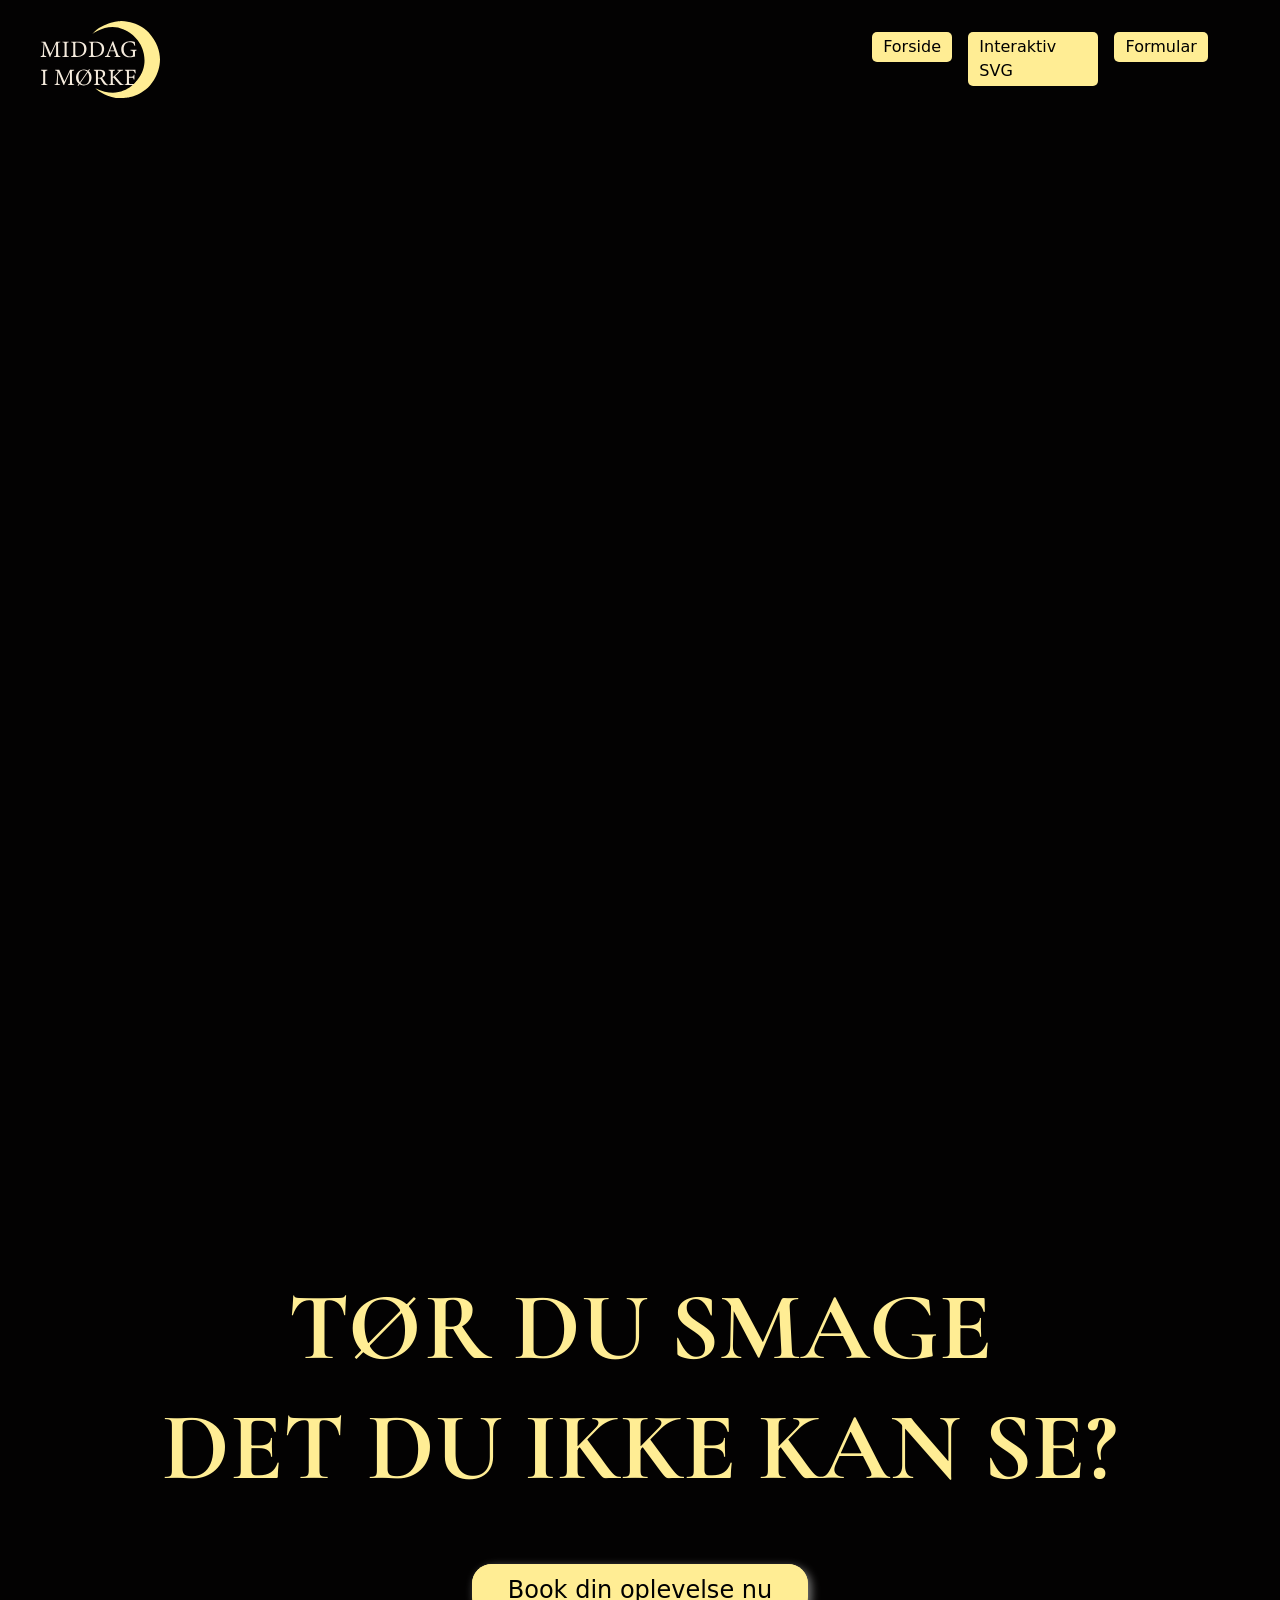
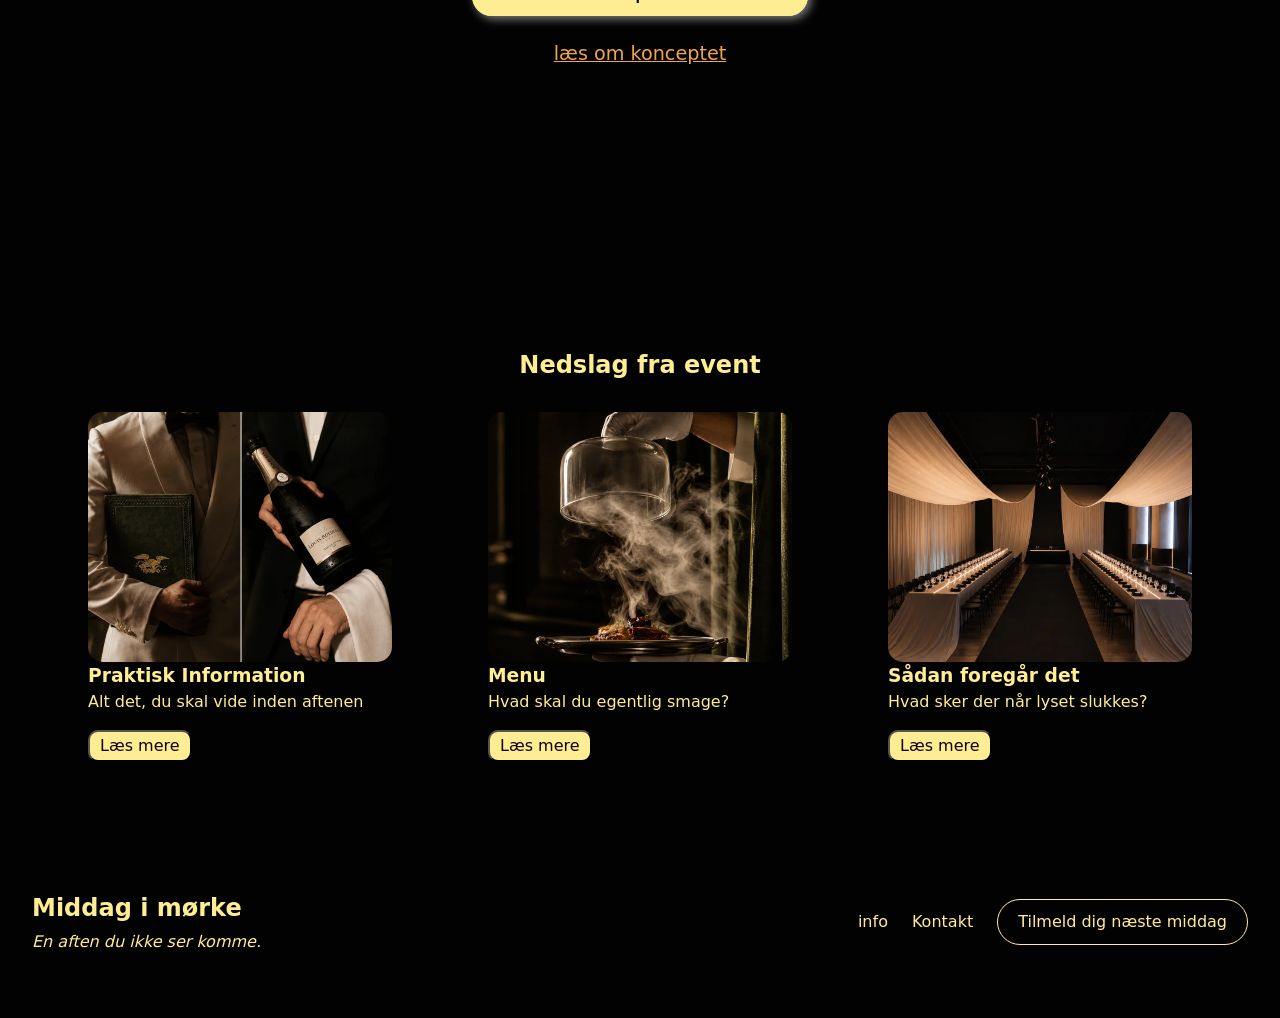
==== commit ad2cc5e3: "Add new image file img3.webp to the project" ====
--- a/index.html
+++ b/index.html
@@ -19,7 +19,47 @@
 <body>
   <header class="site-header">
     <div class="header-content">
-      <a class="site-logo" href="./">Eventnavn</a>
+      <a class="site-logo" href="./"><svg id="a" xmlns="http://www.w3.org/2000/svg" viewBox="0 0 368.21 237.25">
+          <path
+            d="M43.35,110.2v-2.02c5.9-.58,6.12-1.01,6.05-8.71l.07-29.38c-5.91,13.18-15.41,33.77-17.93,40.11h-1.87c-2.45-6.55-10.58-26.35-16.06-39.39-1.22,25.2-1.3,30.89-1.3,32.26.07,4.03,1.87,4.61,6.77,5.11v2.02H2.02v-2.02c4.18-.43,5.9-1.3,6.48-5.18.43-3.17.5-5.76,2.38-32.04.29-3.74-.43-4.97-6.77-5.54v-2.02h12.53l15.91,36.51,17.07-36.51h12.6v2.02c-6.19.72-6.98,1.37-6.84,6.41l.29,27.65c.29,7.7.5,8.06,6.84,8.71v2.02h-19.15Z"
+            style="fill:#f5ebdd;" />
+          <path
+            d="M68.97,110.2v-2.02c5.9-.65,6.48-.94,6.48-7.06v-28.59c0-6.19-.58-6.48-6.48-7.13v-2.02h19.3v2.02c-5.98.65-6.55.94-6.55,7.13v28.59c0,6.19.58,6.41,6.55,7.06v2.02h-19.3Z"
+            style="fill:#f5ebdd;" />
+          <path
+            d="M115.56,63.39c10.15,0,16.56,2.02,21.03,6.26,3.53,3.46,6.12,8.5,6.12,15.41,0,8.42-3.46,15.27-9,19.44-5.47,4.1-12.46,5.69-21.31,5.69h-16.85v-2.02c6.19-.58,6.48-1.08,6.48-6.98v-28.73c0-6.19-.86-6.48-6.48-7.06v-2.02h20.02ZM108.29,100.62c0,5.4,2.3,6.91,7.71,6.91,12.96,0,19.58-8.86,19.58-21.46,0-7.85-2.66-13.83-8.35-17.28-3.31-2.09-7.49-2.88-12.31-2.88-3.24,0-4.97.43-5.69,1.01-.65.43-.94,1.22-.94,4.03v29.67Z"
+            style="fill:#f5ebdd;" />
+          <path
+            d="M169.7,63.39c10.15,0,16.56,2.02,21.03,6.26,3.53,3.46,6.12,8.5,6.12,15.41,0,8.42-3.46,15.27-9,19.44-5.47,4.1-12.46,5.69-21.31,5.69h-16.85v-2.02c6.19-.58,6.48-1.08,6.48-6.98v-28.73c0-6.19-.86-6.48-6.48-7.06v-2.02h20.02ZM162.43,100.62c0,5.4,2.3,6.91,7.71,6.91,12.96,0,19.58-8.86,19.58-21.46,0-7.85-2.66-13.83-8.35-17.28-3.31-2.09-7.49-2.88-12.31-2.88-3.24,0-4.97.43-5.69,1.01-.65.43-.94,1.22-.94,4.03v29.67Z"
+            style="fill:#f5ebdd;" />
+          <path
+            d="M228.96,110.2v-2.02c4.68-.58,5.26-1.3,4.25-4.03-.94-2.81-2.38-6.41-3.89-10.95h-15.55c-1.15,3.24-2.23,6.05-3.24,9-1.58,4.68-.58,5.26,5.33,5.98v2.02h-16.63v-2.02c4.54-.58,5.69-1.08,8.21-7.56l14.91-37.8,2.3-.43c4.54,12.31,9.5,25.92,14.04,38.38,2.3,6.26,2.95,6.84,8.06,7.42v2.02h-17.79ZM221.76,71.82c-2.3,6.19-4.75,12.75-6.91,18.43h13.46l-6.55-18.43Z"
+            style="fill:#f5ebdd;" />
+          <path
+            d="M296.21,90.54c-4.46.58-4.75,1.01-4.75,5.26v6.05c0,2.52.07,4.9.43,6.84-4.46,1.01-10.3,2.59-16.35,2.59-16.35,0-26.28-10.15-26.28-24.63,0-15.19,12.38-24.27,26.79-24.27,7.34,0,12.75,1.44,14.98,1.8.14,2.66.5,7.06,1.08,11.59l-2.16.43c-1.73-6.12-3.82-8.71-8.35-10.23-1.66-.58-4.61-.94-6.7-.94-11.02,0-18.15,7.56-18.15,20.74,0,11.45,5.9,22.83,19.87,22.83,2.45,0,4.68-.5,6.12-1.22,1.51-.86,2.45-1.66,2.45-4.61v-5.9c0-5.26-.58-5.83-7.49-6.34v-2.09h18.51v2.09Z"
+            style="fill:#f5ebdd;" />
+          <path
+            d="M3.24,196.6v-2.02c5.9-.65,6.48-.94,6.48-7.06v-28.59c0-6.19-.58-6.48-6.48-7.13v-2.02h19.3v2.02c-5.98.65-6.55.94-6.55,7.13v28.59c0,6.19.58,6.41,6.55,7.06v2.02H3.24Z"
+            style="fill:#f5ebdd;" />
+          <path
+            d="M85.83,196.6v-2.02c5.9-.58,6.12-1.01,6.05-8.71l.07-29.38c-5.91,13.18-15.41,33.77-17.93,40.11h-1.87c-2.45-6.55-10.58-26.35-16.06-39.39-1.22,25.2-1.3,30.89-1.3,32.26.07,4.03,1.87,4.61,6.77,5.11v2.02h-17.07v-2.02c4.18-.43,5.9-1.3,6.48-5.18.43-3.17.5-5.76,2.38-32.04.29-3.74-.43-4.97-6.77-5.54v-2.02h12.53l15.91,36.51,17.07-36.51h12.6v2.02c-6.19.72-6.98,1.37-6.84,6.41l.29,27.65c.29,7.7.5,8.06,6.84,8.71v2.02h-19.15Z"
+            style="fill:#f5ebdd;" />
+          <path
+            d="M134.86,148.78c12.31,0,23.33,9.43,23.33,23.76,0,15.48-10.58,25.13-24.05,25.13s-23.62-10.15-23.62-24.05c0-12.89,9.14-24.84,24.34-24.84ZM150.77,147.63l2.23,1.58-35.57,50.33-2.16-1.8,35.5-50.12ZM133.42,151.45c-8.06,0-15.55,6.41-15.55,20.23s7.49,23.26,17.71,23.26c8.14,0,15.41-6.19,15.41-20.38,0-15.48-8.14-23.11-17.57-23.11Z"
+            style="fill:#f5ebdd;" />
+          <path
+            d="M207.87,197.17c-.94,0-1.73-.07-2.67-.14-5.26-.36-8.06-1.73-11.23-6.19-2.66-3.67-5.26-8.21-7.56-11.88-1.44-2.3-2.38-2.74-6.05-2.74h-2.52v11.31c0,6.12.79,6.48,6.55,7.06v2.02h-19.23v-2.02c5.98-.65,6.48-.94,6.48-7.06v-28.73c0-6.12-.79-6.34-6.48-6.99v-2.02h18.36c5.26,0,8.79.65,11.52,2.45,2.95,1.87,4.9,5.11,4.9,9.5,0,6.19-3.96,10.08-9.29,12.38,1.3,2.23,4.39,7.06,6.55,10.3,2.66,3.82,4.03,5.62,5.69,7.42,1.94,2.09,3.6,2.88,5.26,3.31l-.29,2.02ZM181.3,173.77c3.74,0,6.12-.58,7.92-2.09,2.81-2.09,3.96-4.97,3.96-8.86,0-7.71-5.11-10.51-10.66-10.51-2.09,0-3.31.29-3.82.72-.65.5-.86,1.22-.86,3.1v17.64h3.46Z"
+            style="fill:#f5ebdd;" />
+          <path
+            d="M210.67,149.79h19.23v2.02c-5.62.5-6.62,1.01-6.62,7.42v12.38c1.44-.14,3.1-1.3,5.18-3.31,4.03-3.82,8.86-8.71,12.17-12.46,2.16-2.45,1.94-3.38-1.15-3.82l-2.02-.22v-2.02h17.5v2.02c-5.4.65-7.27,1.01-12.1,5.98-2.16,2.09-7.78,7.56-12.38,12.1,5.47,6.48,13.46,15.7,17.21,19.66,3.67,3.96,4.61,4.54,9.07,5.04v2.02h-11.52c-5.54-6.26-11.38-13.25-17.93-20.88-1.66-2.02-2.88-2.16-4.03-2.09v13.68c0,6.26.65,6.77,6.62,7.27v2.02h-19.23v-2.02c5.9-.5,6.48-1.01,6.48-7.27v-28.08c0-6.48-.5-6.98-6.48-7.42v-2.02Z"
+            style="fill:#f5ebdd;" />
+          <path
+            d="M297.58,185.15c-.43,1.87-2.38,9.29-3.1,11.45h-35v-2.02c6.7-.5,7.2-1.15,7.2-7.06v-28.44c0-6.41-.79-6.77-6.19-7.27v-2.02h22.03c6.77,0,9.58-.07,10.44-.14.07,1.8.36,7.2.65,11.02l-2.16.36c-.65-2.45-1.37-3.96-2.16-5.47-1.15-2.38-2.81-2.88-7.13-2.88h-6.84c-2.23,0-2.38.22-2.38,2.3v15.91h7.99c5.4,0,5.76-1.08,6.62-5.98h2.23v14.83h-2.23c-.94-5.18-1.51-5.9-6.7-5.9h-7.92v14.33c0,5.04,1.58,5.47,5.18,5.54h6.7c4.39,0,5.11-.65,6.7-2.52,1.37-1.51,2.88-4.46,3.89-6.62l2.16.58Z"
+            style="fill:#f5ebdd;" />
+          <path
+            d="M160.81,39.55s49.08-37.32,96.08-13.12c0,0,32.58,11.6,51.33,45.95,0,0,33.88,56.43-9.72,109,0,0-42.37,66.4-129.24,24.93,0,0,42.92,38.58,92,29.58,0,0,42.33-.79,76.15-37.84,0,0,72.24-77.31-4.55-163.78,0,0-29.74-32.47-82.95-34.26,0,0-56.69,1.61-89.09,39.55Z"
+            style="fill:#ffed94;" />
+        </svg></a>
       <nav class="site-nav">
         <button type="button" popovertarget="menu">Menu</button>
         <ul class="menu" id="menu" popover>
@@ -49,109 +89,117 @@
       </div>
     </div>
 
+
     <section class="program-teasers">
       <header>
         <h2>Nedslag fra event</h2>
       </header>
-      <div class="articel">
-        <article class="card">
-          <img src="imgs/tjener.webp" alt="billed af tjener med vinglas">
+
+      <div class="article">
+
+        <!-- Kort 1: Praktisk information -->
+        <article class="card box box-1">
+          <img src="./imgs/image.webp" Kok der snitter grøntsager med en kniv">
           <div class="card-content">
-            <p class="eyebrow">Menuen</p>
-            <h3>En smagsoplevelse</h3>
-            <p>Kom på opdagelse i menuen</p>
-            <button class="card-button" popovertarget="program-details-1">Læs mere</button>
+            <p class="eyebrow"></p>
+            <h3>Praktisk Information</h3>
+            <p>Alt det, du skal vide inden aftenen</p>
+            <button class="card-button" popovertarget="program-details-1">
+              Læs mere
+            </button>
           </div>
         </article>
-        <article program-details-1 id="program-details-1" popover>
-          <img src="imgs/bord.webp" alt="billede af fint dækket bord">
-          <p class="eyebrow">Menu</p>
+
+        <article id="program-details-1" popover>
+          <h2>Praktisk Information</h2>
+          <p>
+            Inden du træder ind i mørket, er der et par praktiske ting,
+            der er gode at vide. Her finder du information om eventets
+            placering, datoer og tidspunkter samt billetpriser og
+            tilmelding. Vi anbefaler, at du ankommer lidt før start,
+            så du har tid til at finde dig til rette, inden oplevelsen
+            begynder. Har du spørgsmål inden arrangementet, er du
+            altid velkommen til at kontakte os.
+          </p>
+          <button class="card-button" popovertarget="program-details-1" popovertargetaction="hide">
+            Luk
+          </button>
+        </article>
+
+        <!-- Kort 2: Menu -->
+        <article class="card box box-2">
+          <img src="./imgs/Røget gourmetret under glasklokke.webp" alt="Kok der flamberer en pande i køkkenet">
+          <div class="card-content">
+            <p class="eyebrow"></p>
+            <h3>Menu</h3>
+            <p>Hvad skal du egentlig smage?</p>
+            <button class="card-button" popovertarget="program-details-2">
+              Læs mere
+            </button>
+          </div>
+        </article>
+
+        <article id="program-details-2" popover>
           <h2>Hvad skal vi spise?</h2>
-          <p>Glæd dig til en nøje sammensat menu med flere serveringer, hvor smag, duft og tekstur spiller
-            hovedrollerne. Vi holder
-            menuen hemmelig, så du kan lade dig overraske fra første til sidste servering.
-
-            Har du allergier eller særlige kostpræferencer, fx vegetarisk, kan du oplyse det ved booking, så vi kan
-            tage hensyn til
-            dine behov.</p>
-          <button class="card-button" popovertarget="program-details-1">luk</button>
-        </article>
-
-
-        <article class="card">
-          <img src="imgs/tjener.webp" alt="billed af tjener med vinglas">
+          <p>
+            Hvad skal du egentlig smage? Menuen er sammensat til at
+            udfordre dine smagsløg og give dig en anderledes
+            madoplevelse. Når du ikke kan se, hvad der ligger på
+            tallerkenen, bliver hver eneste bid en overraskelse.
+            Du kan glæde dig til forskellige retter med spændende
+            smagskombinationer, dufte og teksturer. Vi tager
+            selvfølgelig hensyn til allergier og særlige kostbehov,
+            så alle kan være med.
+          </p>
+          <button class="card-button" popovertarget="program-details-2" popovertargetaction="hide">
+            Luk
+          </button>
+        </article>
+
+        <!-- Kort 3: Sådan foregår det -->
+        <article class="card box box-3">
+          <img src="./imgs/Elegant symmetrisk festsal i gyldent lys.webp" alt="Tjener der bærer vinglas">
           <div class="card-content">
-            <p class="eyebrow">Menuen</p>
-            <h3>En smagsoplevelse</h3>
-            <p>Kom på opdagelse i menuen</p>
-            <button class="card-button" popovertarget="program-details-1">Læs mere</button>
+            <p class="eyebrow"></p>
+            <h3>Sådan foregår det</h3>
+            <p>Hvad sker der når lyset slukkes?</p>
+            <button class="card-button" popovertarget="program-details-3">
+              Læs mere
+            </button>
           </div>
         </article>
-        <article program-details-1 id="program-details-1" popover>
-          <img src="imgs/bord.webp" alt="billede af fint dækket">
-          <p class="eyebrow">Menu</p>
-          <h2>Hvad skal vi spise?</h2>
-          <p>Glæd dig til en nøje sammensat menu med flere serveringer, hvor smag, duft og tekstur spiller
-            hovedrollerne. Vi holder
-            menuen hemmelig, så du kan lade dig overraske fra første til sidste servering.
-
-            Har du allergier eller særlige kostpræferencer, fx vegetarisk, kan du oplyse det ved booking, så vi kan
-            tage hensyn til
-            dine behov.</p>
-          <button class="card-button" popovertarget="program-details-1">luk</button>
-        </article>
-
-        <article class="card">
-          <img src="imgs/tjener.webp" alt="billed af tjener med vinglas">
-          <div class="card-content">
-            <p class="eyebrow">Menuen</p>
-            <h3>En smagsoplevelse</h3>
-            <p>Kom på opdagelse i menuen</p>
-            <button class="card-button" popovertarget="program-details-1">Læs mere</button>
-          </div>
-        </article>
-        <article program-details-1 id="program-details-1" popover>
-          <img src="imgs/bord.webp" alt="billede af fint dækket">
-          <p class="eyebrow">Menu</p>
-          <h2>Hvad skal vi spise?</h2>
-          <p>Glæd dig til en nøje sammensat menu med flere serveringer, hvor smag, duft og tekstur spiller
-            hovedrollerne. Vi holder
-            menuen hemmelig, så du kan lade dig overraske fra første til sidste servering.
-
-            Har du allergier eller særlige kostpræferencer, fx vegetarisk, kan du oplyse det ved booking, så vi kan
-            tage hensyn til
-            dine behov.</p>
-          <button class="card-button" popovertarget="program-details-1">luk</button>
-        </article>
+
+        <article id="program-details-3" popover>
+          <h2>Sådan foregår det</h2>
+          <p>
+            Når du ankommer, bliver du taget imod af vores personale,
+            som guider dig gennem aftenen. Herefter bliver du ført ind
+            i restauranten, hvor mørket tager over. Uden synet bliver
+            du nødt til at stole på dine andre sanser og give slip på
+            kontrollen. Under middagen vil du blive overrasket,
+            udfordret og måske opleve smage, du aldrig har lagt mærke
+            til før. Det handler ikke om at gætte rigtigt, men om at
+            være til stede og nyde oplevelsen.
+          </p>
+          <button class="card-button" popovertarget="program-details-3" popovertargetaction="hide">
+            Luk
+          </button>
+        </article>
+
       </div>
     </section>
 
-    <section>
-      <header>
-        <article class="tool-feature">
-          <div class="svg-event">
-            <img src="imgs/billed-svg.webp" alt="billede af svg">
-          </div>
-          <div class="feature-content">
-            <h2>Læs om de forskellige sanser</h2>
-            <p>Hvad sker der, når synet forsvinder, og hørelsen, lugtesansen og smagssansen træder i centrum? Gå på
-              opdagelse og læs om de forskellige sanser</p>
-            <div>
-              <a class="btn" href="svg.html">Læs om sanserne</a>
-            </div>
-          </div>
-        </article>
-      </header>
-    </section>
-
   </main>
-
-  <footer class="site-footer">
+  <footer id="footer">
     <div class="footer-content">
       <p>Middag i mørke</p>
-      <p>Footer</p>
-    </div>
-
+      <p>En aften du ikke ser komme.</p>
+    </div>
+    <div class="footer-links">
+      <a href="./svg.html">info</a>
+      <a href="mailto:hej@middagimoerke.dk">Kontakt</a>
+      <a href="./form.html"> <button type="button">Tilmeld dig næste middag</button></a>
+    </div>
   </footer>
   <script src="./script.js"></script>
 </body>
--- a/starter.css
+++ b/starter.css
@@ -26,8 +26,7 @@
 img,
 svg {
   display: block;
-  width: 100%;
-  height: 5rem;
+  width: 40%;
 }
 
 label {
--- a/style.css
+++ b/style.css
@@ -37,7 +37,9 @@
 p {
   margin: 0;
 }
-
+h2 {
+  margin-bottom: 1rem;
+}
 main {
   display: grid;
   grid-template-columns: inherit;
@@ -145,6 +147,13 @@
   align-items: center;
   gap: var(--space-1);
 }
+body:has(.hero) .site-header {
+  position: absolute;
+  inset: 0 0 auto 0; /* top, højre, bund, venstre */
+  z-index: 10;
+  background: transparent;
+  background: linear-gradient(to bottom, rgb(0 0 0 / 0.6), transparent);
+}
 
 .site-logo {
   color: inherit;
@@ -160,7 +169,12 @@
   gap: var(--space-1);
   color: var(--color-muted);
 }
-
+#program-details-1:popover-open {
+  translate: -93% 0;
+}
+#program-details-3:popover-open {
+  translate: 93% 0;
+}
 /* Navigation */
 [popover] {
   margin: 0;
@@ -181,11 +195,23 @@
   }
 }
 
+.site-nav #menu a {
+  color: #000000;
+  transition:
+    background-color 0.3s ease,
+    box-shadow 0.3s ease;
+}
+
+nav a:hover {
+  background-color: #ffa54f; /* orange */
+  box-shadow: 0 0 15px 4px rgba(255, 140, 0, 0.7); /* orange glød rundt om */
+}
+
 .menu {
   margin: 0;
   padding: var(--space-1);
   list-style: none;
-  background: var(--color-surface);
+  background: transparent;
   border: 1px solid var(--color-border);
   position-area: bottom span-left;
   @media (width > 600px) {
@@ -201,7 +227,7 @@
 .menu a {
   display: block;
   color: black;
-  background-color: #f0a54a;
+  background-color: #ffed94;
   text-decoration: none;
   border-bottom: #d8d8d8;
   padding: 0.2rem 0.7rem;
@@ -305,6 +331,7 @@
   padding-inline: 2rem;
   padding-block: 0.5rem;
 }
+
 .knap_book {
   margin-block: 4rem 2rem;
 }
@@ -314,6 +341,7 @@
   margin-block: 1rem;
   color: #f0a54a;
 }
+
 .bobler-video {
   width: 100%;
   height: 100%;
@@ -346,11 +374,31 @@
   text-align: center;
 }
 
-.articel {
-  display: grid;
-  grid-template-columns: repeat(3, 300px);
-  justify-content: center;
-  gap: 5rem;
+/* ---------- Kort-grid ---------- */
+.article {
+  display: grid;
+  grid-template-columns: repeat(3, minmax(0, 1fr));
+  gap: 6rem;
+  padding: 1rem;
+  view-timeline: --cards;
+}
+@media (prefers-reduced-motion: no-preference) {
+  .box {
+    animation: appear ease-out both;
+    animation-timeline: --cards;
+  }
+
+  .box-1 {
+    animation-range: entry 0% entry 100%;
+  }
+
+  .box-2 {
+    animation-range: entry 50% contain 25%;
+  }
+
+  .box-3 {
+    animation-range: entry 100% contain 50%;
+  }
 }
 
 .card img {
@@ -375,221 +423,67 @@
   padding: 2px 10px;
   margin-block: 1rem;
   font-size: 1rem;
-}
-
-/* noder */
-#sortplade {
-  transition: 0.5s;
-  translate: var(--x) var(--y);
-}
-
-.svg-event[data-position="stage"] {
-  --x: -26.3%;
-  --y: -34.9%;
-}
-
-.svg-event[data-position="noder"] {
-  --x: -1%;
-  --y: -24%;
-}
-.svg-event[data-position="vin"] {
-  --x: 21.7%;
-  --y: -28.1%;
-}
-.svg-event[data-position="nudler"] {
-  --x: -14.3%;
-  --y: -15.1%;
-}
-
-.accordion {
-  gap: 15px;
-}
-
-summary {
-  font-weight: bold;
-  font-size: 1.1rem;
-}
-
-.svg-placeholder {
-  width: 100%;
-}
-
-.svg-event {
-  width: 100%;
-  height: 100%;
-  display: block;
-}
-
-/* forms */
-
-button {
-  cursor: pointer;
-  border: 1px solid #0000;
-  color: #0f0101;
-  background: #ffed94;
-  padding-inline: 15px;
-  padding-block: 5px;
-  border-radius: 5px;
-  font-weight: bold;
-}
-
-form {
-  accent-color: #f0a54a;
-  display: grid;
-}
-
-.form-placeholder {
-  padding: 30px;
-  box-shadow: 0 1px 15px color-mix(in srgb, #ffed94 45%, transparent);
-  border-radius: 10px;
-}
-
-.form-placeholder fieldset {
-  border-radius: 10px;
-  padding: 15px;
-}
-
-.form-placeholder legend {
-  padding-inline: 10px;
-}
-
-input,
-select {
-  border: 1px solid gainsboro;
-  border-radius: 6px;
-  padding: 1rem;
-  width: 100%;
-}
-
-label:has(input:is([type="radio"], [type="checkbox"])) {
-  display: flex;
+  transition:
+    background-color 0.3s ease,
+    box-shadow 0.3s ease;
+}
+
+.card-button:hover {
+  background-color: #ffa54f; /* orange */
+  box-shadow: 0 0 15px 4px rgba(255, 140, 0, 0.7); /* orange glød rundt om */
+}
+
+.form-page {
+  border: none;
+  border-radius: 15px;
+  padding: 5rem;
+  box-shadow: none;
+}
+
+.button {
   align-items: center;
   gap: 0.4rem;
   justify-self: start;
 }
 
-:focus-visible {
-  outline: 3px solid;
-  color: #ffed94;
-}
-
-button:hover {
-  background: #f0a54a;
-}
-
-#viden {
-  width: 100%;
-}
-
-#allergener {
-  margin-bottom: 20px;
-}
-
-.range {
-  display: flex;
+form {
+  display: grid;
+  gap: 1rem;
+  background: black;
+  padding: 5rem;
+}
+
+.form-group {
+  display: grid;
+  gap: 0.5rem;
+  accent-color: red;
+}
+
+label:has(input:is([type="radio"], [type="checkbox"])) {
   align-items: center;
-}
-
-#intet {
-  margin-inline: 0 10px;
-}
-
-#meget {
-  margin-inline: 10px 0;
-}
-
-.error-message {
-  color: #ee5050;
-  display: none;
-}
-
-.form-group:has(:user-invalid) {
-  label,
-  legend {
-    color: #ee5050;
-  }
-  input,
-  select {
-    outline: 2px solid #ee5050;
-  }
-  .error-message {
-    display: block;
-  }
-}
-
-.form-group:has(:required) {
-  > label::after,
-  legend::after {
-    content: " *";
-  }
-}
-
-.form-group {
-  margin-bottom: 1.3rem;
-}
-
-label {
-  margin-bottom: 1px;
-}
-
-.form-steps li {
-  display: grid;
-  grid-template-columns: 4ch 1fr;
-  gap: 1px;
-  padding: 1rlh;
-  border: none;
-  border: #e5e2e2 solid 1px;
-}
-
-.form-steps {
-  display: grid;
-  gap: 1px;
-  overflow: clip;
-  border-radius: 12px;
-  outline: 1px solid oklch(87.65% 0.00996 87.447);
-}
-
-/* teaser svg */
-.tool-feature {
-  display: grid;
-  grid-template-columns: 2fr 1fr;
-  gap: 1.5rlh;
-  border-radius: 20px;
-  outline: 1px solid oklch(0.8 0.03 0);
-  padding: 1rlh;
-  overflow: clip;
-}
-
-.tool-feature img {
-  border-radius: 20px;
-}
-
-.tool-feature h2 {
-  margin-block: 1rem;
-}
-
-.tool-feature p {
-  color: white;
-  margin-block: 1rem;
-}
-
-.btn {
-  background-color: #ffed94;
-  color: black;
-  font-weight: bold;
-  padding: 12px 25px;
-  text-decoration: none;
-  border-radius: 8px;
-  display: inline-block;
-  margin-top: 10px;
-}
-
-/* overgang til teaser */
-
-@view-transition {
-  navigation: auto;
-}
-
-.svg-event {
-  view-transition-name: svg-event;
-}
+  gap: 0.4rem;
+  justify-self: start;
+  accent-color: black;
+}
+
+/* ---------- Kort-animation ---------- */
+
+@keyframes appear {
+  from {
+    opacity: 0;
+    translate: 0 4rem;
+  }
+  to {
+    opacity: 1;
+    translate: 0 0;
+  }
+}
+
+/* ---------- Hover på kort ---------- */
+.card {
+  transition: transform 0.5 ease;
+}
+
+.card:hover {
+  transform: translateY(-0.5rem);
+}
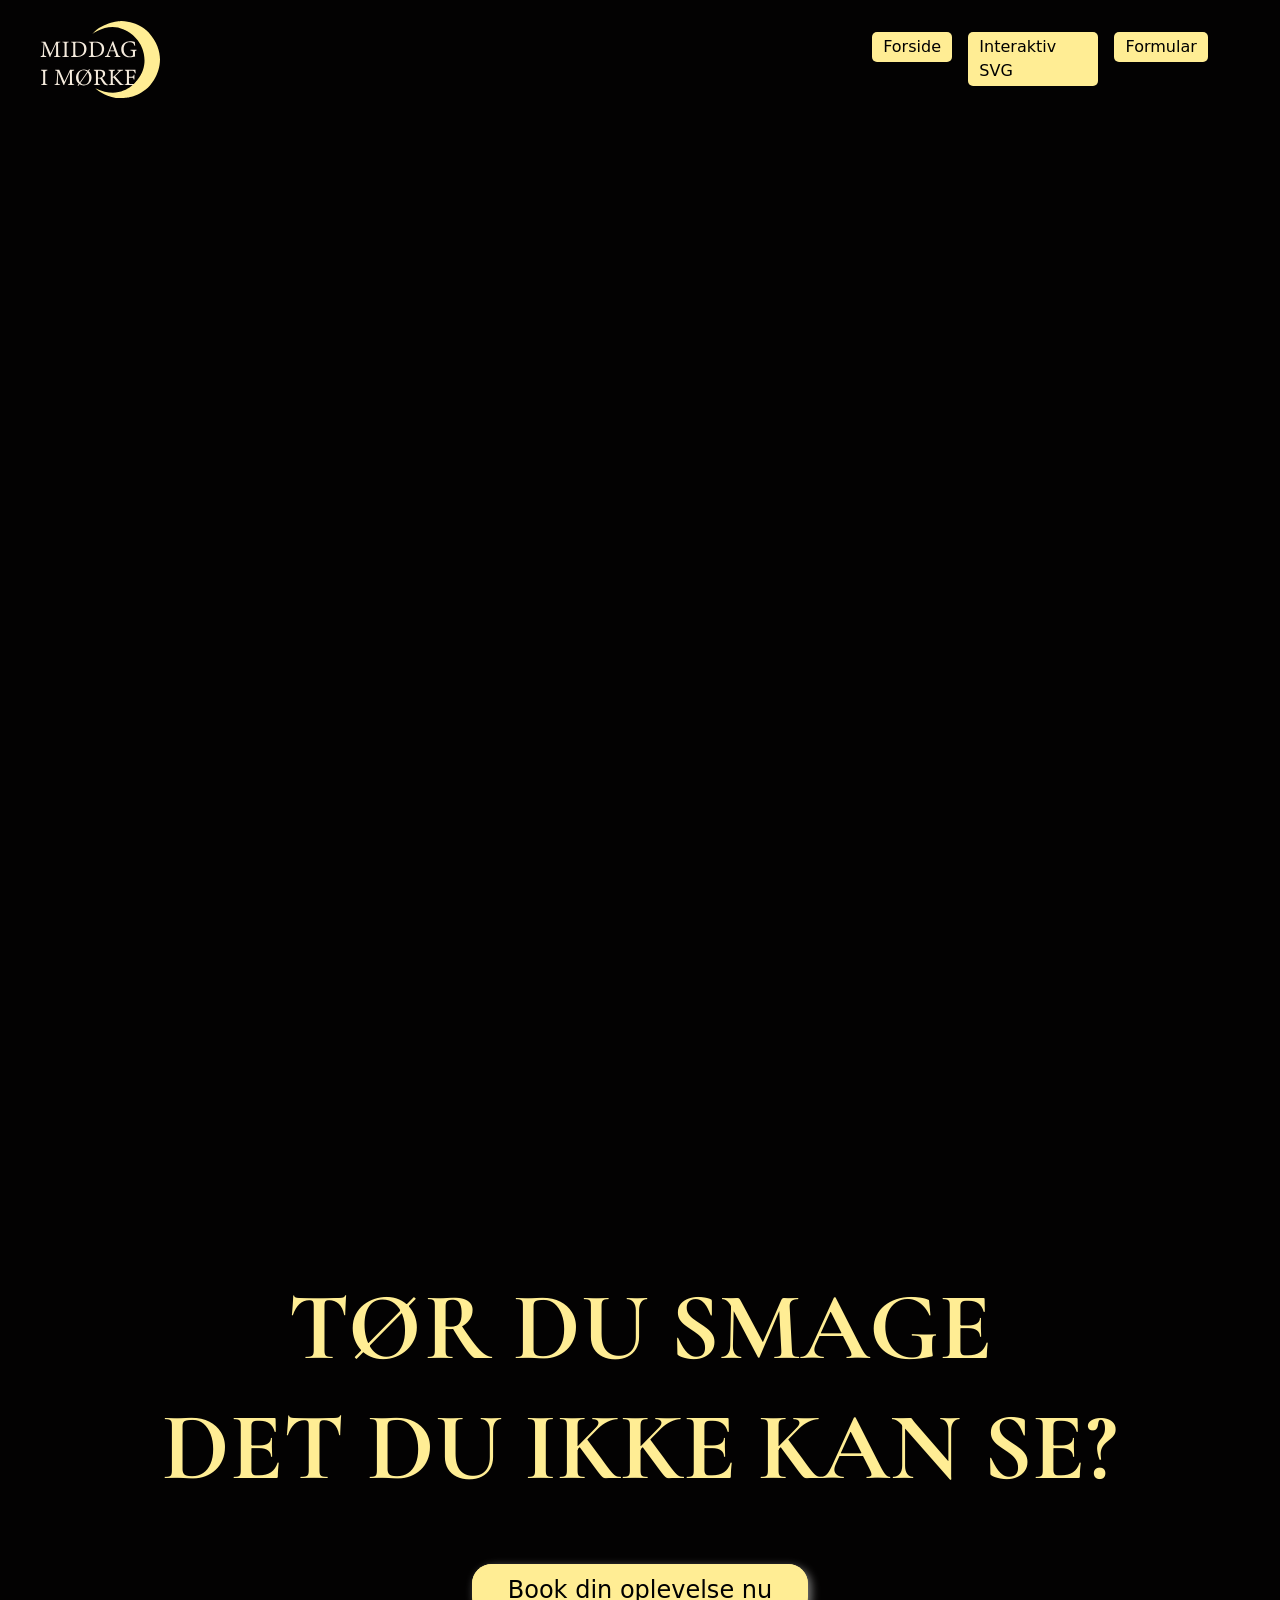
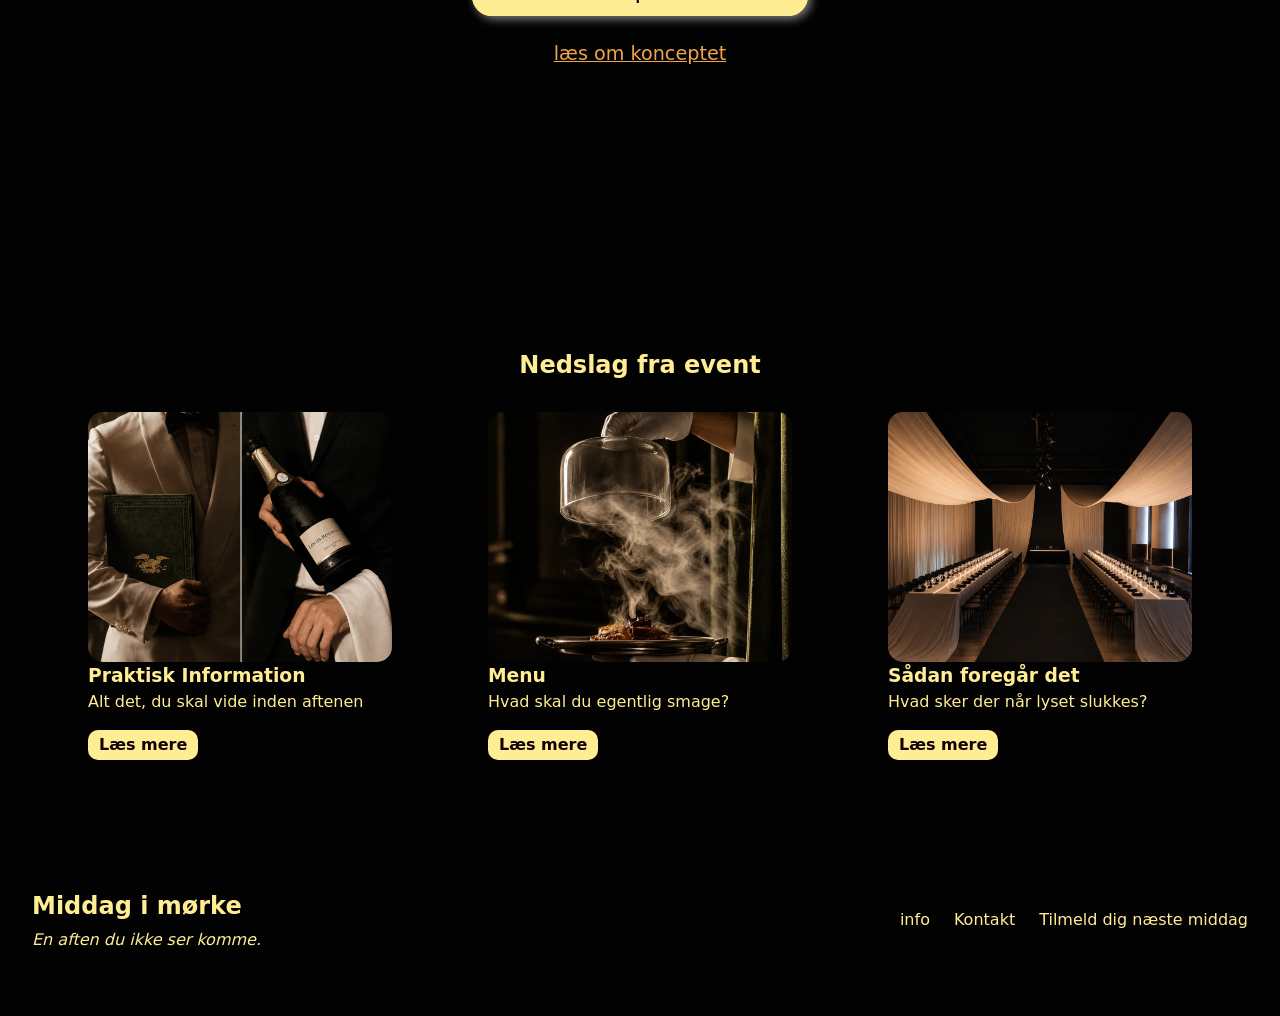
==== commit 05ba78e3: "Merge branch 'main' into forside_rettelser" ====
--- a/index.html
+++ b/index.html
@@ -198,7 +198,7 @@
     <div class="footer-links">
       <a href="./svg.html">info</a>
       <a href="mailto:hej@middagimoerke.dk">Kontakt</a>
-      <a href="./form.html"> <button type="button">Tilmeld dig næste middag</button></a>
+      <a class="footer-btn" href="./form.html">Tilmeld dig næste middag</a>
     </div>
   </footer>
   <script src="./script.js"></script>
--- a/style.css
+++ b/style.css
@@ -487,3 +487,230 @@
 .card:hover {
   transform: translateY(-0.5rem);
 }
+
+/* svg */
+
+@view-transition {
+  navigation: auto;
+}
+
+.svg-event {
+  view-transition-name: svg-event;
+}
+
+/* noder */
+#sortplade {
+  transition: 0.5s;
+  translate: var(--x) var(--y);
+}
+
+.svg-event[data-position="stage"] {
+  --x: -26.3%;
+  --y: -34.9%;
+}
+
+.svg-event[data-position="noder"] {
+  --x: -1%;
+  --y: -24%;
+}
+.svg-event[data-position="vin"] {
+  --x: 21.7%;
+  --y: -28.1%;
+}
+.svg-event[data-position="nudler"] {
+  --x: -14.3%;
+  --y: -15.1%;
+}
+
+.accordion {
+  gap: 15px;
+}
+
+summary {
+  font-weight: bold;
+  font-size: 1.1rem;
+}
+
+.svg-placeholder {
+  width: 100%;
+}
+
+.svg-event {
+  width: 100%;
+  height: 100%;
+  display: block;
+}
+
+/* forms */
+
+button {
+  cursor: pointer;
+  border: 1px solid #0000;
+  color: #0f0101;
+  background: #ffed94;
+  padding-inline: 15px;
+  padding-block: 5px;
+  border-radius: 5px;
+  font-weight: bold;
+}
+
+form {
+  accent-color: #f0a54a;
+  display: grid;
+}
+
+.form-placeholder {
+  padding: 30px;
+  box-shadow: 0 1px 15px color-mix(in srgb, #ffed94 45%, transparent);
+  border-radius: 10px;
+}
+
+.form-placeholder fieldset {
+  border-radius: 10px;
+  padding: 15px;
+}
+
+.form-placeholder legend {
+  padding-inline: 10px;
+}
+
+input,
+select {
+  border: 1px solid gainsboro;
+  border-radius: 6px;
+  padding: 1rem;
+  width: 100%;
+}
+
+label:has(input:is([type="radio"], [type="checkbox"])) {
+  display: flex;
+  align-items: center;
+  gap: 0.4rem;
+  justify-self: start;
+}
+
+:focus-visible {
+  outline: 3px solid;
+  color: #ffed94;
+}
+
+button:hover {
+  background: #f0a54a;
+}
+
+#viden {
+  width: 100%;
+}
+
+#allergener {
+  margin-bottom: 20px;
+}
+
+.range {
+  display: flex;
+  align-items: center;
+}
+
+#intet {
+  margin-inline: 0 10px;
+}
+
+#meget {
+  margin-inline: 10px 0;
+}
+
+.error-message {
+  color: #ee5050;
+  display: none;
+}
+
+.form-group:has(:user-invalid) {
+  label,
+  legend {
+    color: #ee5050;
+  }
+  input,
+  select {
+    outline: 2px solid #ee5050;
+  }
+  .error-message {
+    display: block;
+  }
+}
+
+.form-group:has(:required) {
+  > label::after,
+  legend::after {
+    content: " *";
+  }
+}
+
+.form-group {
+  margin-bottom: 1.3rem;
+}
+
+label {
+  margin-bottom: 1px;
+}
+
+.form-steps li {
+  display: grid;
+  grid-template-columns: 4ch 1fr;
+  gap: 1px;
+  padding: 1rlh;
+  border: none;
+  border: #e5e2e2 solid 1px;
+}
+
+.form-steps {
+  display: grid;
+  gap: 1px;
+  overflow: clip;
+  border-radius: 12px;
+  outline: 1px solid oklch(87.65% 0.00996 87.447);
+}
+
+/* teaser svg */
+.tool-feature {
+  display: grid;
+  grid-template-columns: 2fr 1fr;
+  gap: 1.5rlh;
+  border-radius: 20px;
+  outline: 1px solid oklch(0.8 0.03 0);
+  padding: 1rlh;
+  overflow: clip;
+}
+
+.tool-feature img {
+  border-radius: 20px;
+}
+
+.tool-feature h2 {
+  margin-block: 1rem;
+}
+
+.tool-feature p {
+  color: white;
+  margin-block: 1rem;
+}
+
+.btn {
+  background-color: #ffed94;
+  color: black;
+  font-weight: bold;
+  padding: 12px 25px;
+  text-decoration: none;
+  border-radius: 8px;
+  display: inline-block;
+  margin-top: 10px;
+}
+
+/* overgang til teaser */
+
+@view-transition {
+  navigation: auto;
+}
+
+.svg-event {
+  view-transition-name: svg-event;
+}
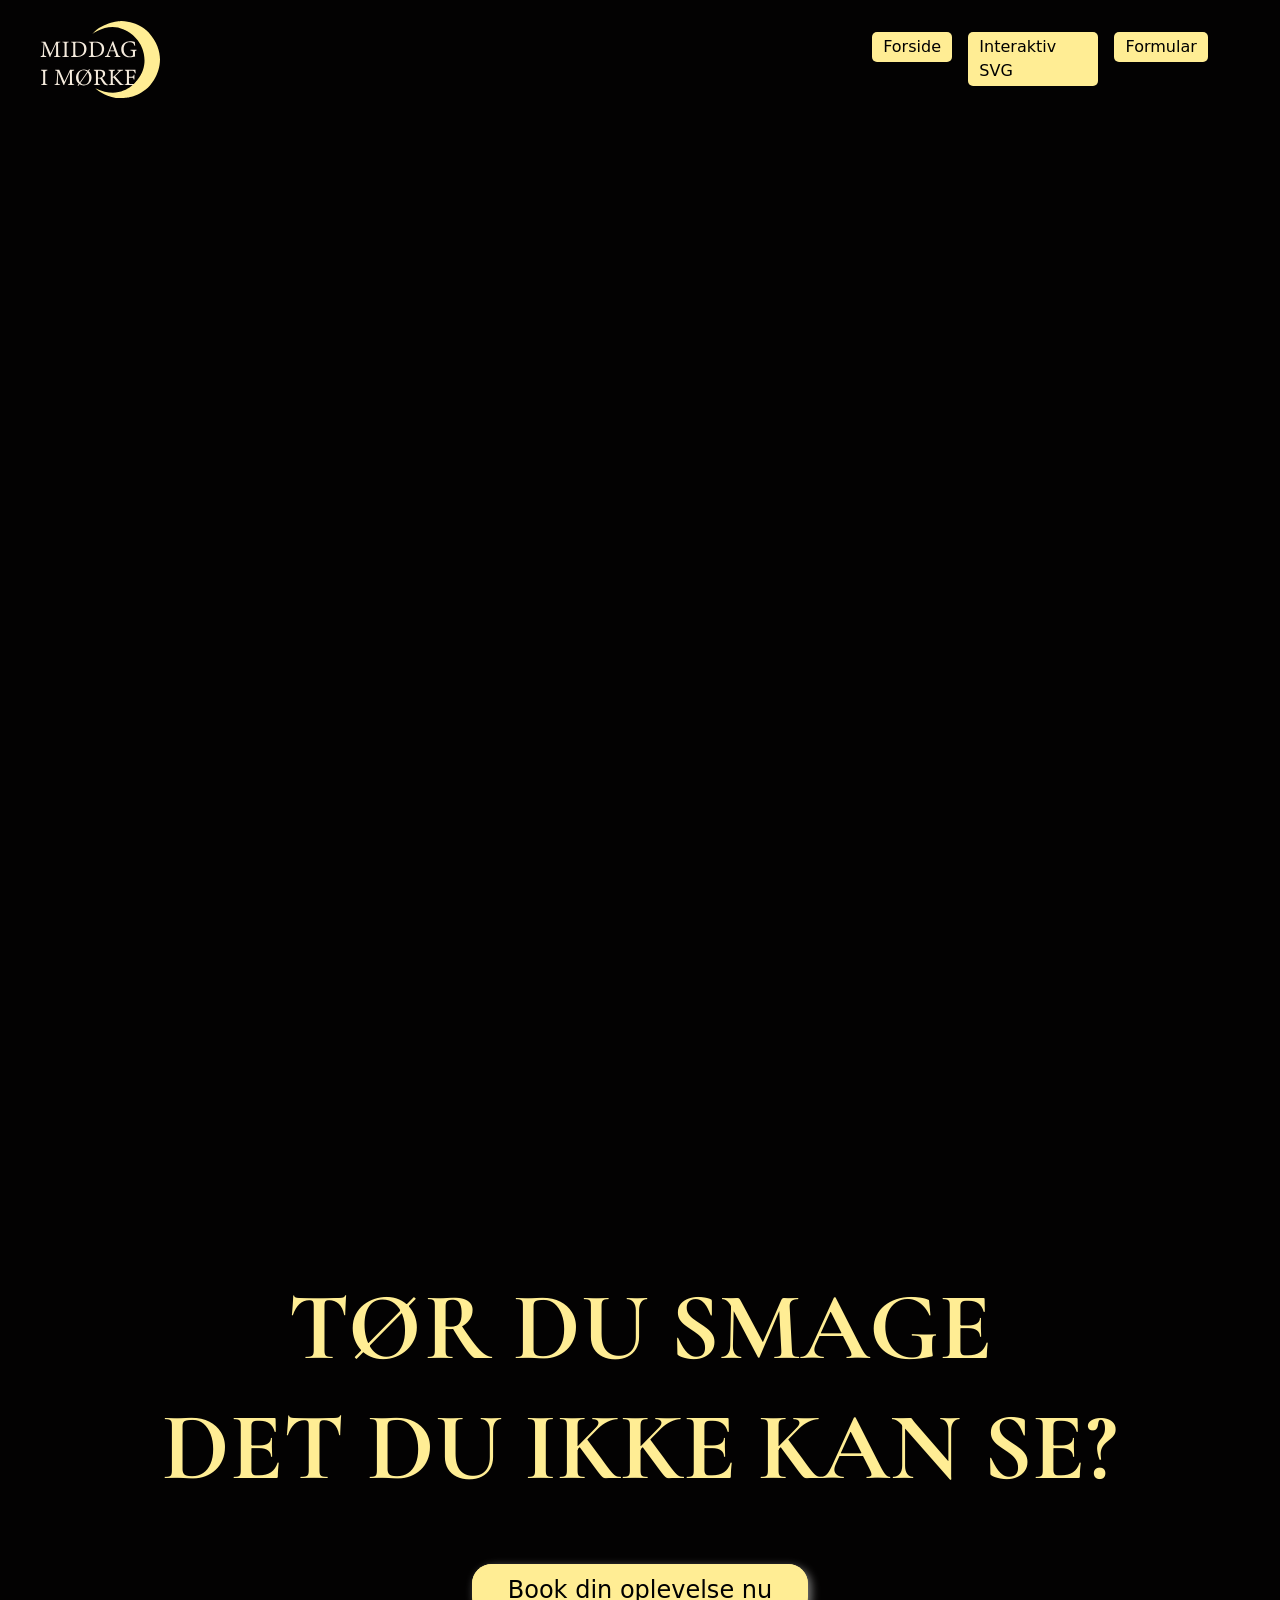
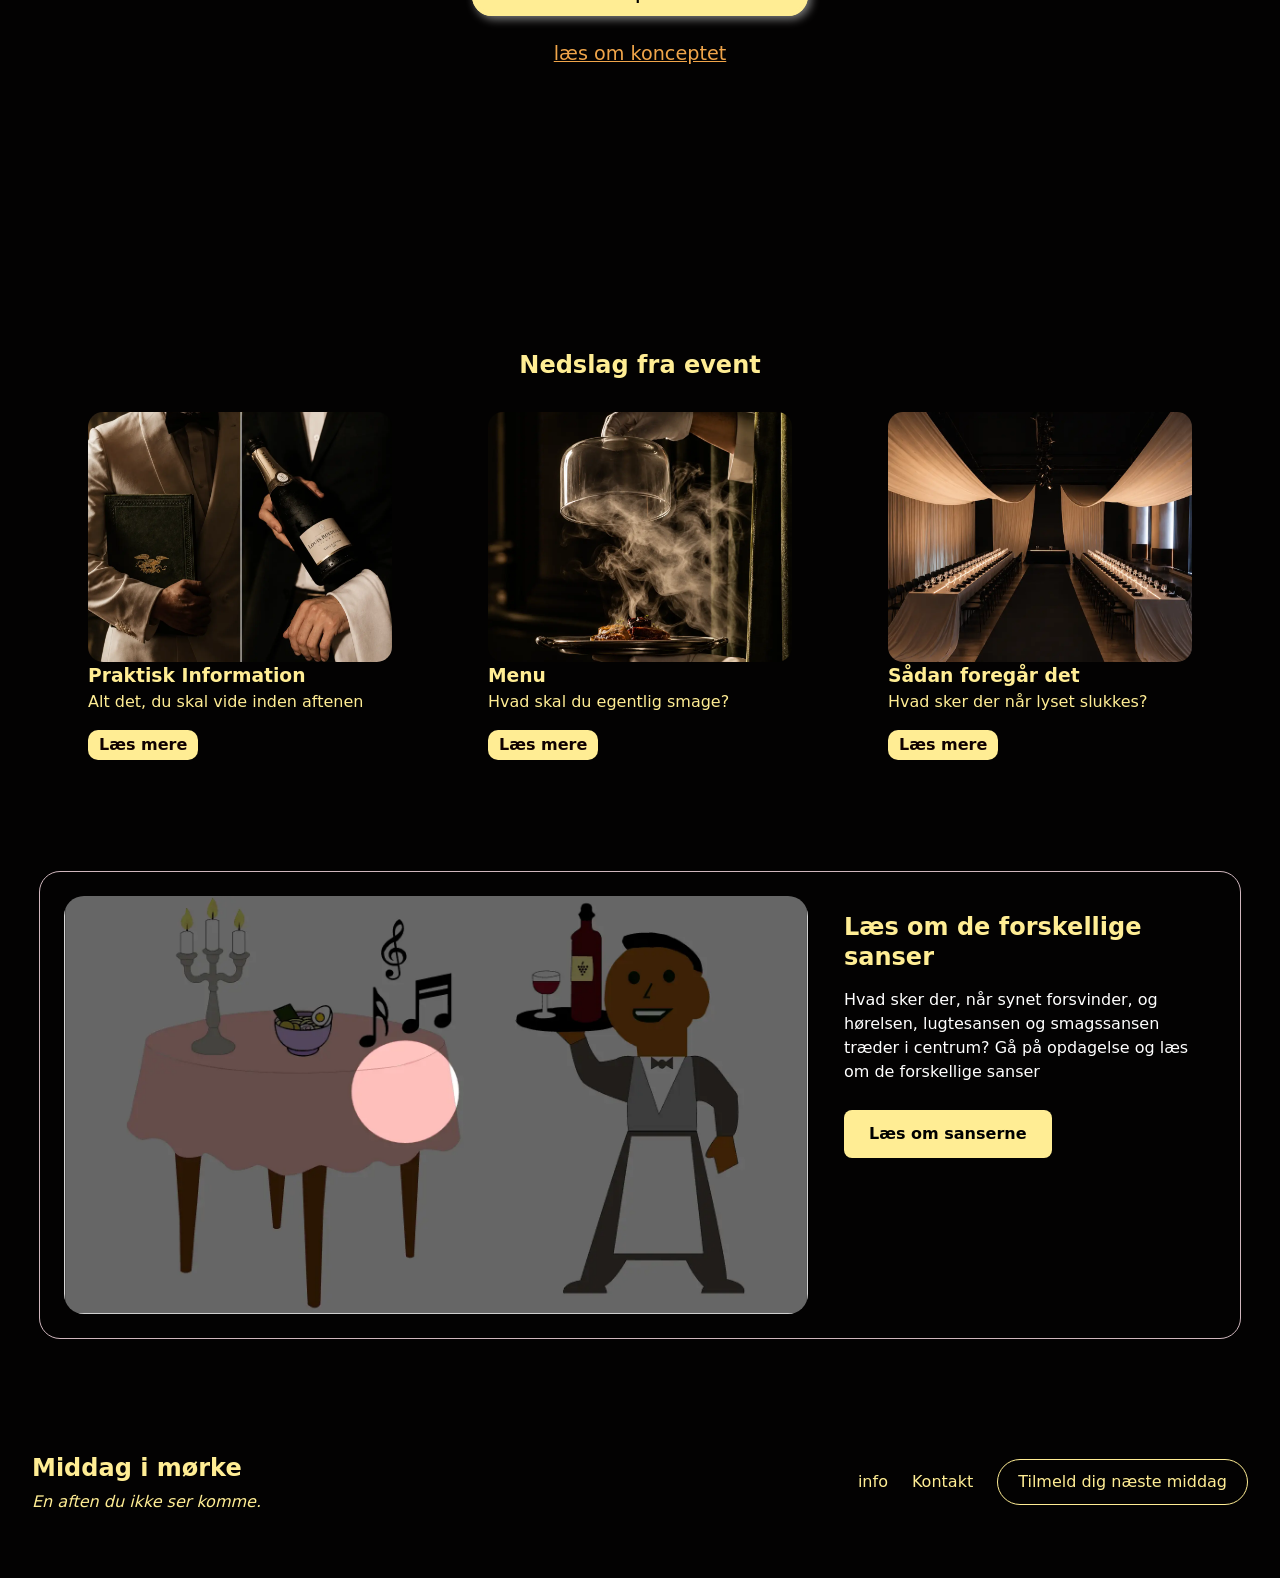
==== commit 2b8299ab: "Add tool feature section with SVG image and content; adjust SVG width in styles" ====
--- a/index.html
+++ b/index.html
@@ -188,6 +188,24 @@
 
       </div>
     </section>
+    <section>
+      <header>
+        <article class="tool-feature">
+          <div class="svg-event">
+            <img src="imgs/billed-svg.webp" alt="billede af svg">
+          </div>
+          <div class="feature-content">
+            <h2>Læs om de forskellige sanser</h2>
+            <p>Hvad sker der, når synet forsvinder, og hørelsen, lugtesansen og smagssansen træder i centrum? Gå på
+              opdagelse og læs om de forskellige sanser</p>
+            <div>
+              <a class="btn" href="svg.html">Læs om sanserne</a>
+            </div>
+          </div>
+        </article>
+      </header>
+    </section>
+
 
   </main>
   <footer id="footer">
--- a/starter.css
+++ b/starter.css
@@ -26,7 +26,8 @@
 img,
 svg {
   display: block;
-  width: 40%;
+  width: 100%;
+  height: auto;
 }
 
 label {
--- a/style.css
+++ b/style.css
@@ -159,6 +159,9 @@
   color: inherit;
   font-weight: 700;
   text-decoration: none;
+  svg {
+    width: 40%;
+  }
 }
 
 .footer-content {
@@ -456,7 +459,6 @@
 .form-group {
   display: grid;
   gap: 0.5rem;
-  accent-color: red;
 }
 
 label:has(input:is([type="radio"], [type="checkbox"])) {
@@ -671,6 +673,7 @@
 }
 
 /* teaser svg */
+/* teaser svg */
 .tool-feature {
   display: grid;
   grid-template-columns: 2fr 1fr;
@@ -714,3 +717,14 @@
 .svg-event {
   view-transition-name: svg-event;
 }
+
+.footer-btn {
+  padding: 10px 20px;
+  background: none;
+  color: #ffed94;
+  border: 1px solid #ffed94;
+  border-radius: 999px;
+  font: inherit;
+  white-space: nowrap;
+  cursor: pointer;
+}
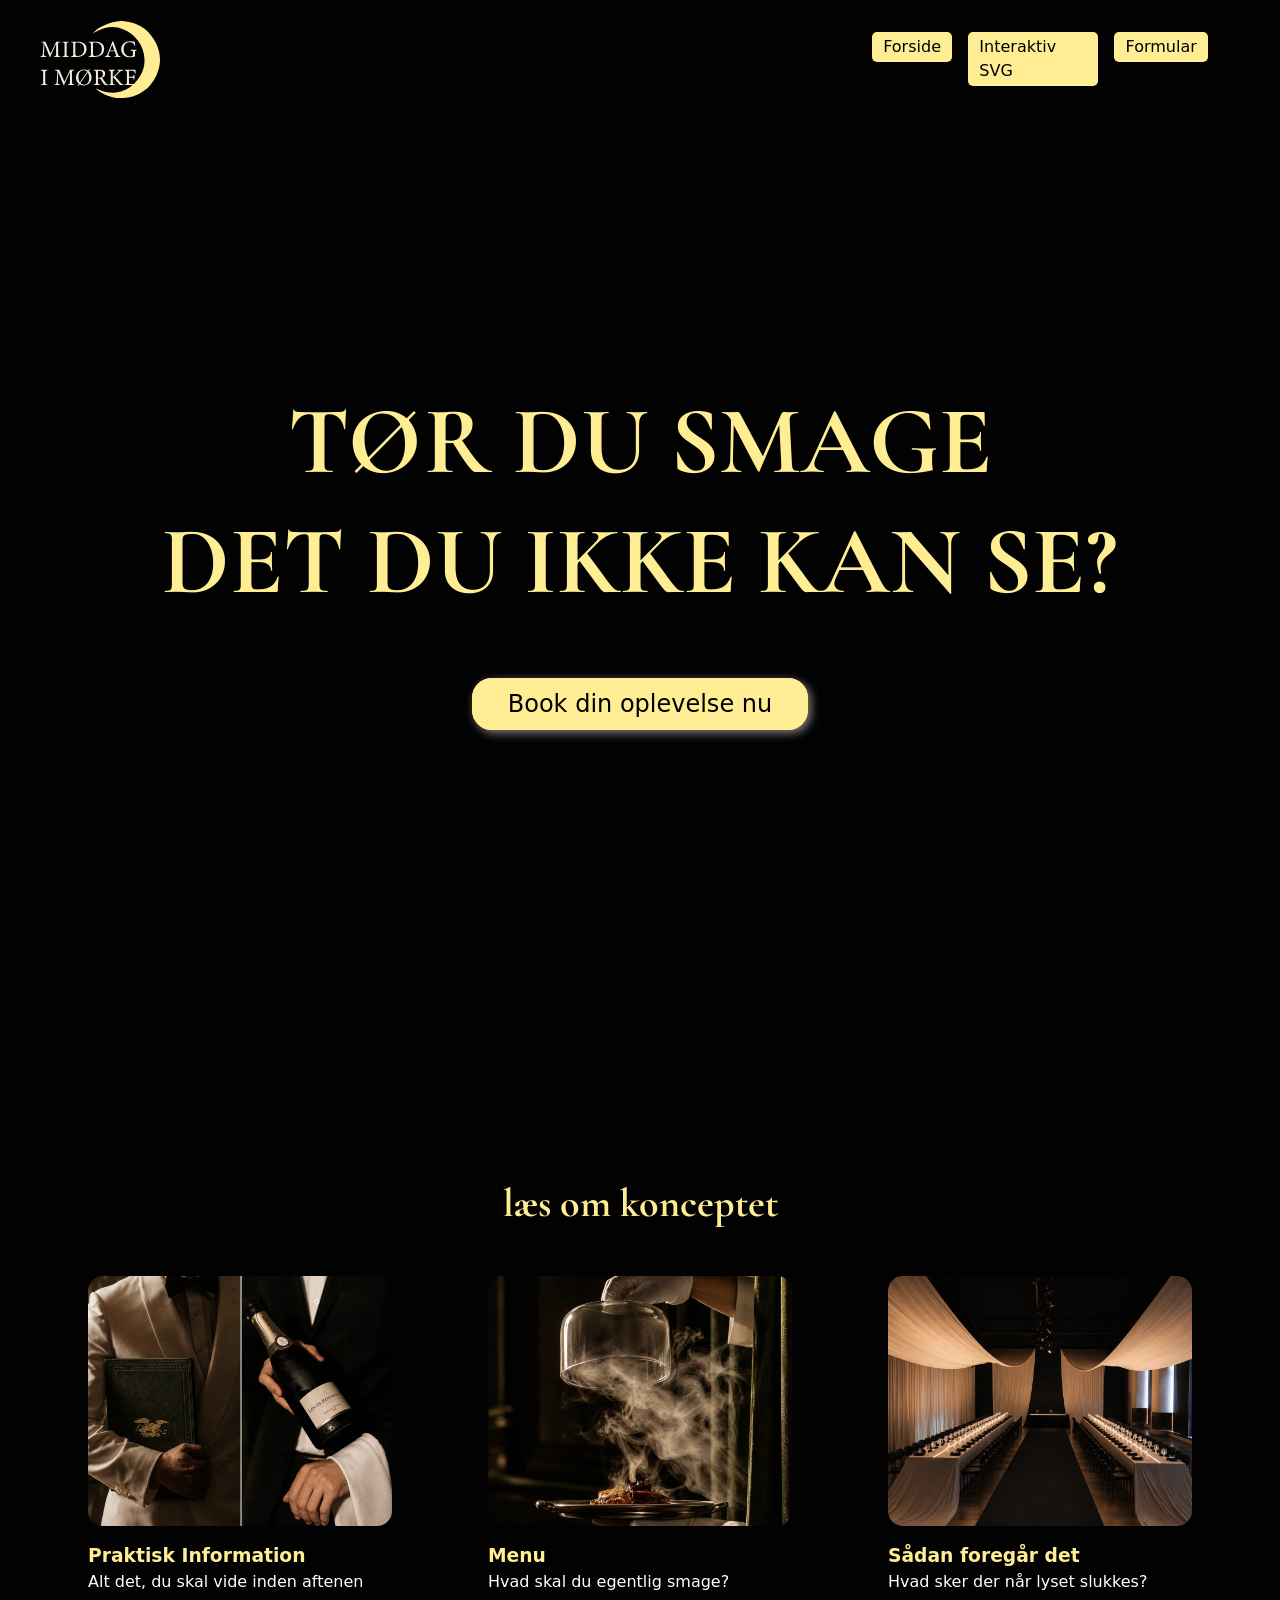
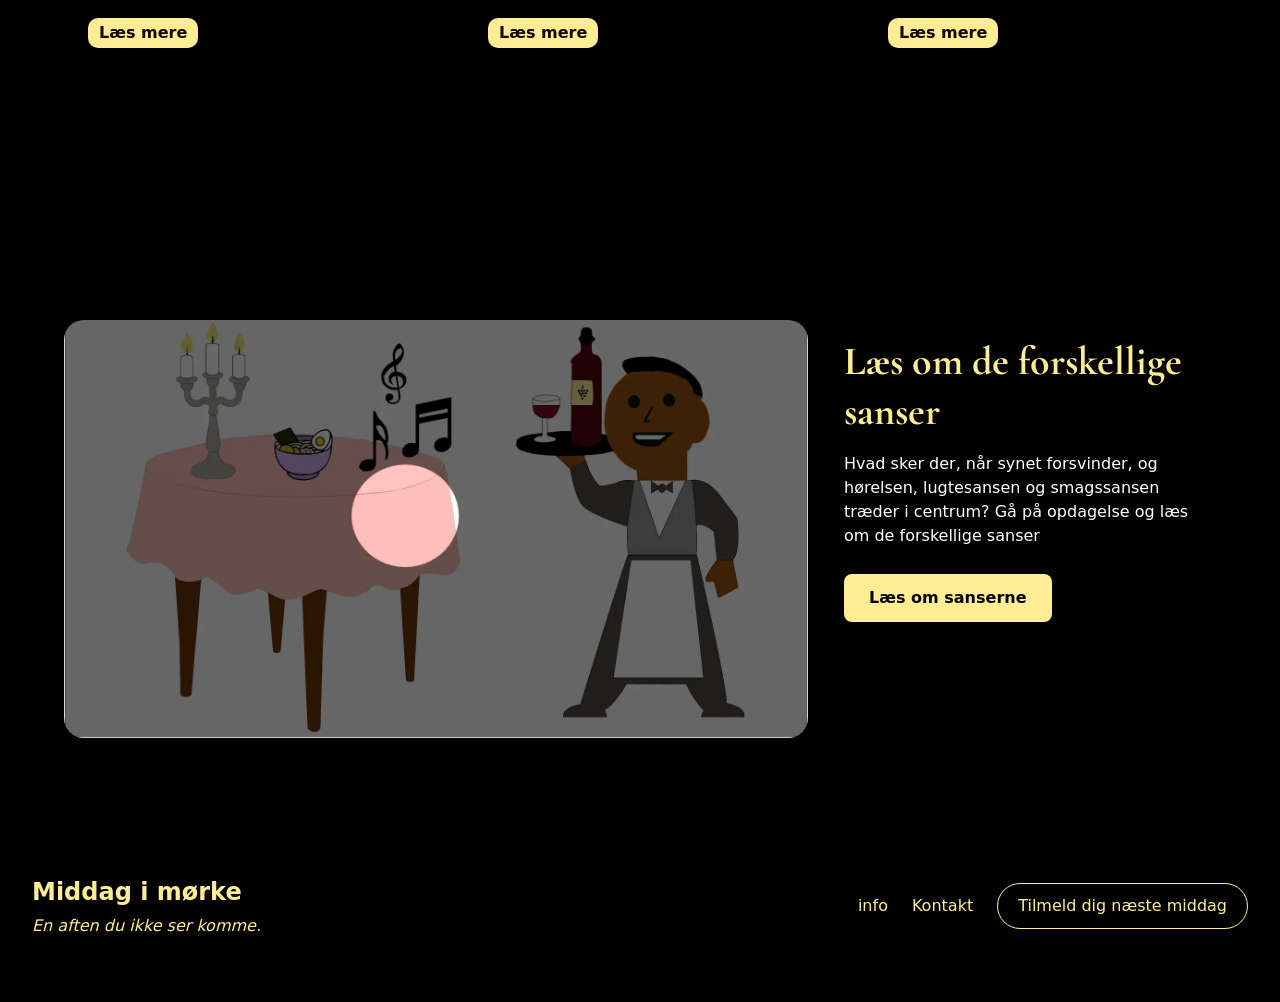
==== commit 2c9f849b: "Add tool feature section with SVG image and content; adjust SVG width in styles" ====
--- a/index.html
+++ b/index.html
@@ -72,9 +72,9 @@
   </header>
 
   <main>
-    <video class="hero-video" autoplay muted>
+    <!--   <video class="hero-video" autoplay muted>
       <source src="imgs/hero-video.mp4" type="video/mp4">
-    </video>
+    </video> -->
 
     <div class="hero2">
       <video class="bobler-video" autoplay muted>
@@ -84,15 +84,13 @@
       <div class="knap_book">
         <a href="form.html">Book din oplevelse nu</a>
       </div>
-      <div class="knap_læs">
-        <a href="svg.html">læs om konceptet</a>
-      </div>
+
     </div>
 
 
     <section class="program-teasers">
       <header>
-        <h2>Nedslag fra event</h2>
+        <h2>læs om konceptet</h2>
       </header>
 
       <div class="article">
--- a/style.css
+++ b/style.css
@@ -50,6 +50,9 @@
 main > * {
   grid-column: 2;
   padding-block: var(--space-3);
+}
+
+p {
 }
 
 .svg-page {
@@ -365,6 +368,13 @@
 /* informationsbokse forside */
 .program-teasers {
   padding: 2rem;
+  margin-block: 8rem;
+}
+
+h2 {
+  margin-bottom: 2rem;
+  font-family: "Cormorant Garamond", serif;
+  font-size: 2.5rem;
 }
 
 .program-teasers img {
@@ -408,6 +418,13 @@
   width: 100%;
   height: 250px;
   object-fit: cover;
+  display: block;
+  margin-bottom: 1rem; /* luft mellem billede og overskrift */
+}
+
+.card-content h3 {
+  margin: 0%;
+  /* luft mellem overskrift og undertekst */
 }
 [popover] {
   padding: 2rem;
@@ -419,12 +436,16 @@
   color: #0f0101;
 }
 
+.card-content p {
+  color: white;
+}
+
 .card-button {
   background-color: #ffed94;
   color: #0f0101;
   border-radius: 10px;
   padding: 2px 10px;
-  margin-block: 1rem;
+  margin-block: 1.5rem;
   font-size: 1rem;
   transition:
     background-color 0.3s ease,
@@ -483,7 +504,7 @@
 
 /* ---------- Hover på kort ---------- */
 .card {
-  transition: transform 0.5 ease;
+  transition: transform 0.5s ease;
 }
 
 .card:hover {
@@ -679,7 +700,7 @@
   grid-template-columns: 2fr 1fr;
   gap: 1.5rlh;
   border-radius: 20px;
-  outline: 1px solid oklch(0.8 0.03 0);
+  outline: 1px solid black;
   padding: 1rlh;
   overflow: clip;
 }
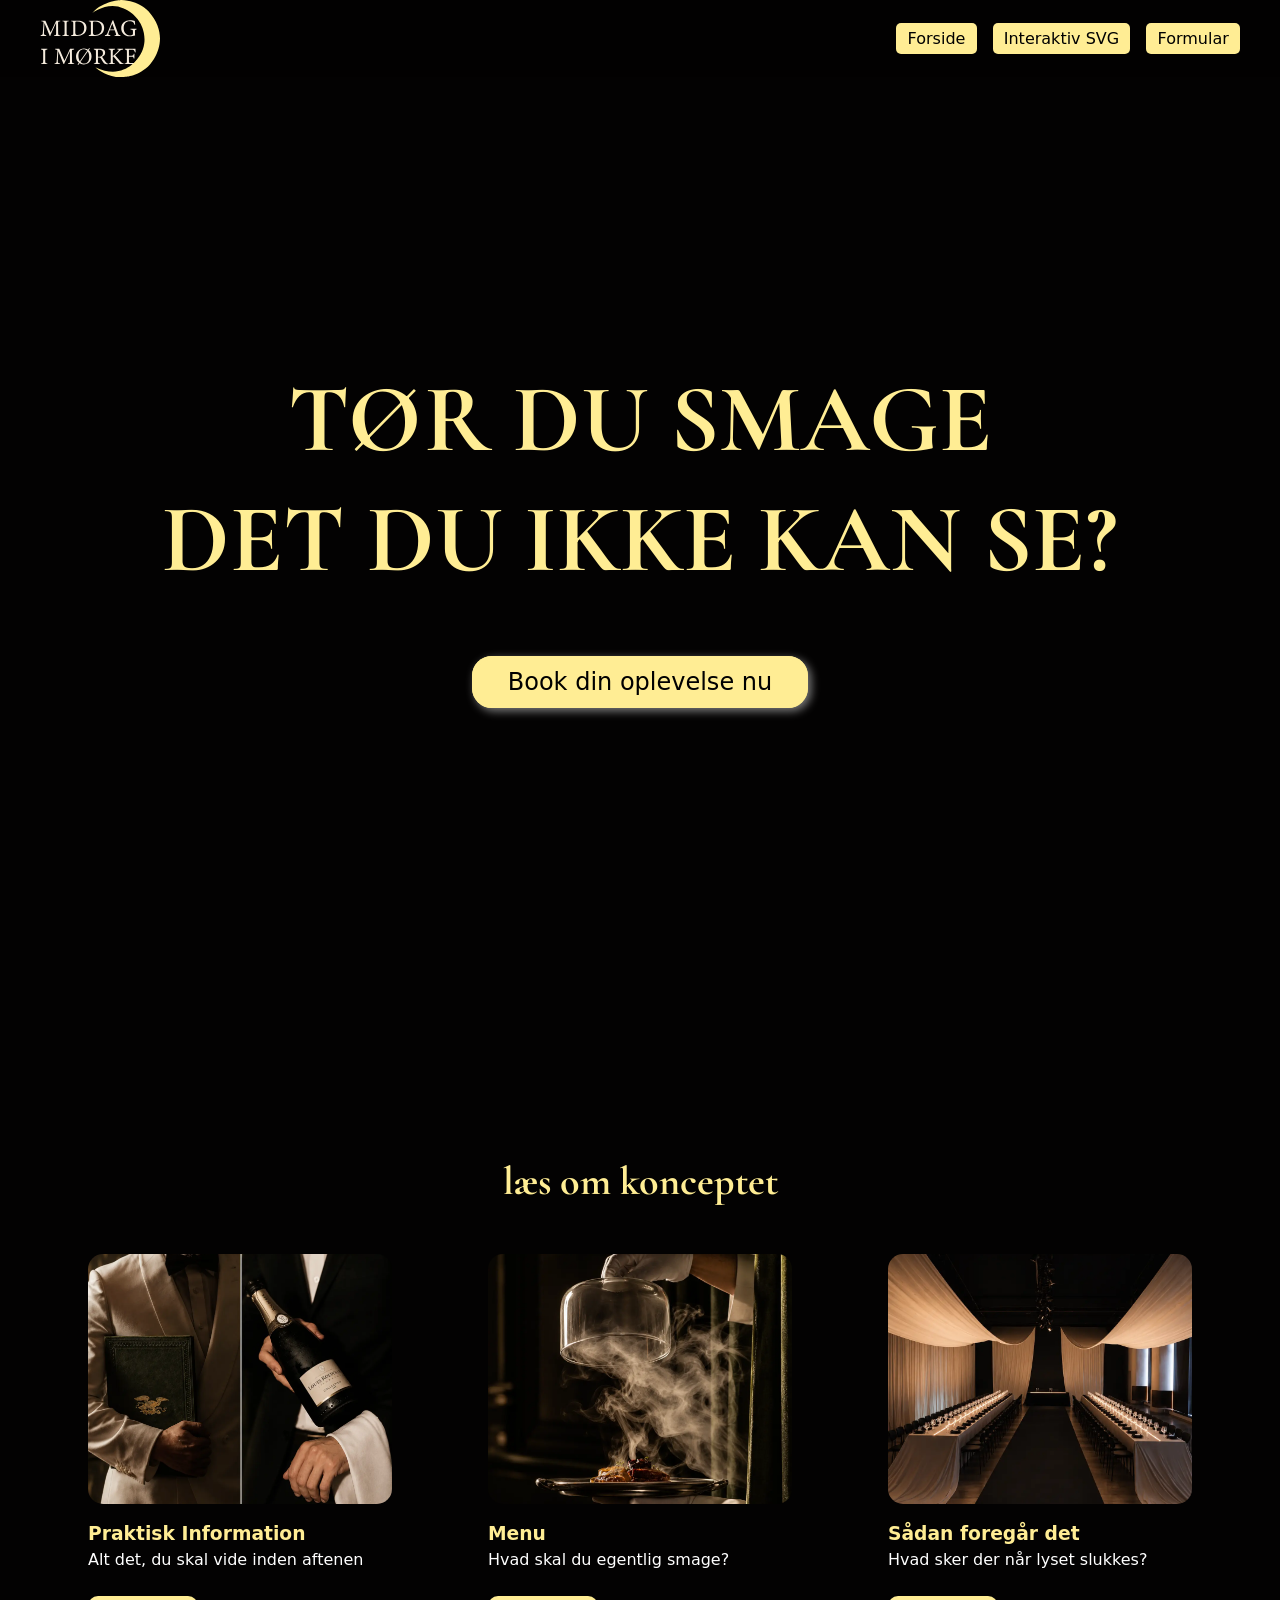
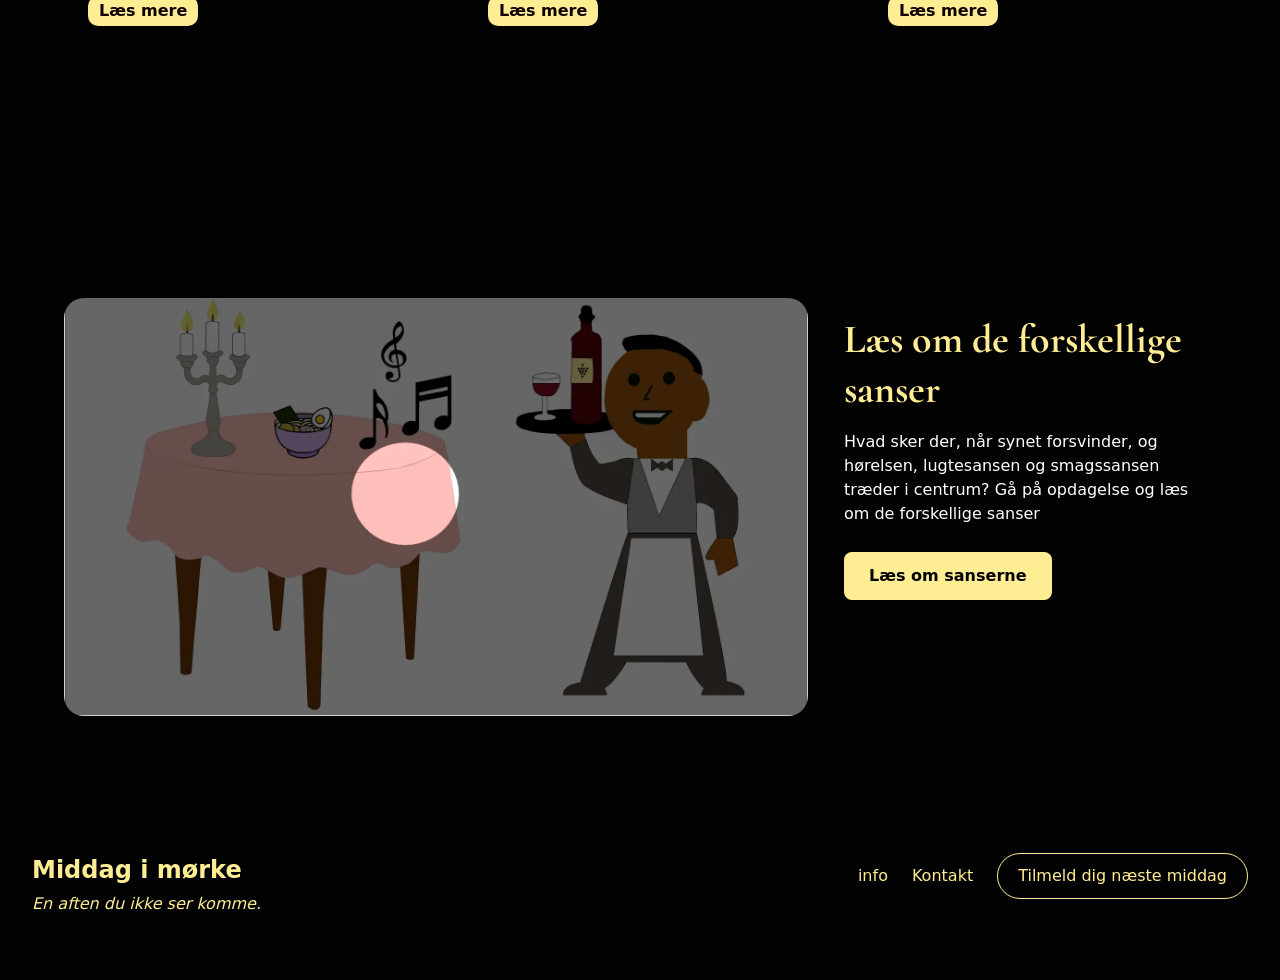
==== commit dfb4747a: "mobilsite forside done" ====
--- a/index.html
+++ b/index.html
@@ -206,7 +206,7 @@
 
 
   </main>
-  <footer id="footer">
+  <footer id="footer" class="site-footer">
     <div class="footer-content">
       <p>Middag i mørke</p>
       <p>En aften du ikke ser komme.</p>
--- a/style.css
+++ b/style.css
@@ -45,6 +45,7 @@
   grid-template-columns: inherit;
   grid-column: 1 / -1;
   align-content: start;
+  padding-top: 6rem;
 }
 
 main > * {
@@ -136,6 +137,13 @@
   display: grid;
   grid-template-columns: inherit;
   background: var(--color-surface);
+}
+.site-header {
+  background: hsl(0deg 20% 1% / 65%);
+  position: fixed;
+  top: 0;
+  inset-inline: 0;
+  z-index: 99;
 }
 
 .header-content,
@@ -192,9 +200,8 @@
 /* burgermenu */
 .site-nav button {
   color: #0f0101;
-  background-color: #f0a54a;
+  background: #ffed94;
   border: 1px solid var(--color-border);
-  background: var(--color-surface);
 
   @media (width > 600px) {
     display: none;
@@ -426,7 +433,7 @@
   margin: 0%;
   /* luft mellem overskrift og undertekst */
 }
-[popover] {
+article[popover] {
   padding: 2rem;
   border: none;
   border-radius: 15px;
@@ -486,7 +493,7 @@
   align-items: center;
   gap: 0.4rem;
   justify-self: start;
-  accent-color: black;
+  accent-color: #f0a54a;
 }
 
 /* ---------- Kort-animation ---------- */
@@ -749,3 +756,143 @@
   white-space: nowrap;
   cursor: pointer;
 }
+
+/* =========================================================
+   MOBIL OG TABLET
+   ========================================================= */
+
+/* Tablet og mindre (under 800px) */
+@media (width <= 800px) {
+  /* Kortene står under hinanden i stedet for 3 ved siden af hinanden */
+  .article {
+    grid-template-columns: 1fr;
+    gap: 3rem;
+    padding: 0;
+  }
+
+  /* Sanse-boksen: billede øverst, tekst under */
+  .tool-feature {
+    grid-template-columns: 1fr;
+    gap: 1rem;
+  }
+
+  /* Popover-boksene skal ikke skubbes til siden på små skærme */
+  #program-details-1:popover-open,
+  #program-details-3:popover-open {
+    translate: 0 0;
+  }
+}
+
+/* Mobil (under 600px) */
+@media (width <= 600px) {
+  /* Mindre top-luft, så indholdet ikke starter for langt nede */
+  main {
+    padding-top: 4rem;
+  }
+
+  main > * {
+    padding-block: var(--space-2);
+  }
+
+  /* Logoet: fast størrelse, så det ikke stikker ud af headeren */
+  .site-logo svg {
+    width: 7rem;
+    display: block;
+  }
+
+  /* Burgermenuen: kun synlig når man trykker på Menu,
+     og den åbner øverst til højre under knappen */
+  .site-nav .menu:popover-open {
+    position: fixed;
+    position-area: none;
+    inset: 4.5rem 1rem auto auto; /* top, højre, bund, venstre */
+    margin: 0;
+    padding: 1rem;
+    display: grid;
+    gap: 0.5rem;
+    max-width: none;
+    background: var(--color-surface);
+    border: 1px solid var(--color-border);
+    border-radius: 10px;
+  }
+
+  /* Hero: overskriften skalerer med skærmen */
+  .hero_h1 {
+    font-size: clamp(2.2rem, 10vw, 3.5rem);
+    padding-inline: 1rem;
+  }
+
+  .knap_book {
+    margin-block: 2rem 1rem;
+  }
+
+  .knap_book a {
+    font-size: 1.1rem;
+    padding-inline: 1.5rem;
+  }
+
+  /* Overskrifter lidt mindre */
+  h2 {
+    font-size: 2rem;
+    margin-bottom: 1rem;
+  }
+
+  /* Kort-sektionen */
+  .program-teasers {
+    padding: 0;
+    margin-block: 3rem;
+  }
+
+  .card img {
+    height: 200px;
+  }
+
+  /* Popover-boksene fylder skærmen med lidt luft i siderne */
+  article[popover] {
+    max-width: calc(100% - 2rem);
+    padding: 1.5rem;
+  }
+
+  /* Sanse-boksen */
+  .tool-feature {
+    padding: 1rem;
+  }
+
+  .btn {
+    display: block;
+    text-align: center;
+  }
+
+  /* Formularsiden: mindre padding, ellers bliver felterne alt for smalle */
+  .form-page {
+    padding: 0;
+  }
+
+  form {
+    padding: 1.5rem;
+  }
+
+  .form-placeholder {
+    padding: 1rem;
+  }
+
+  /* Footer: elementerne under hinanden */
+  .footer-content,
+  .footer-links {
+    display: flex;
+    flex-direction: column;
+    align-items: flex-start;
+    gap: 0.75rem;
+  }
+
+  .footer-btn {
+    white-space: normal;
+    text-align: center;
+  }
+}
+
+/* Footer-links skal ligge i samme kolonne som resten af indholdet */
+.footer-links {
+  grid-column: 2;
+  padding-block-end: var(--space-1);
+}
